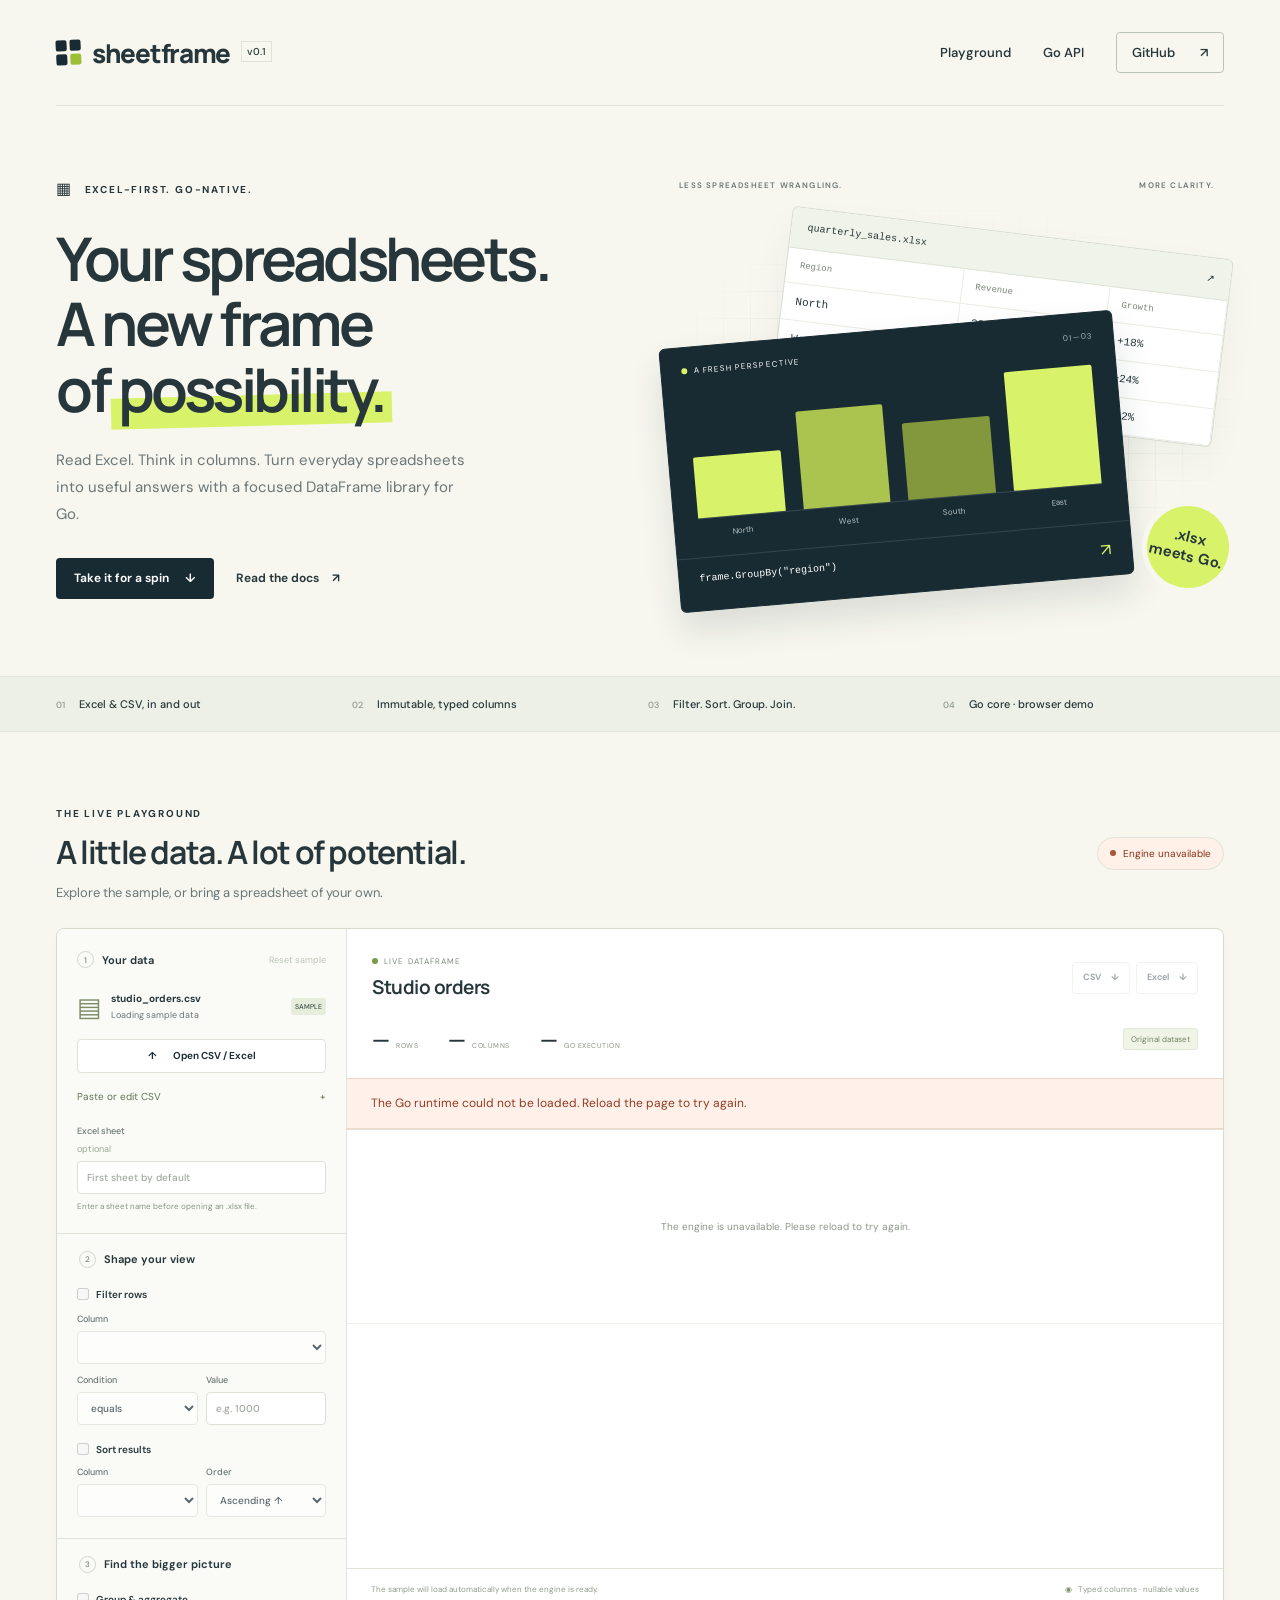
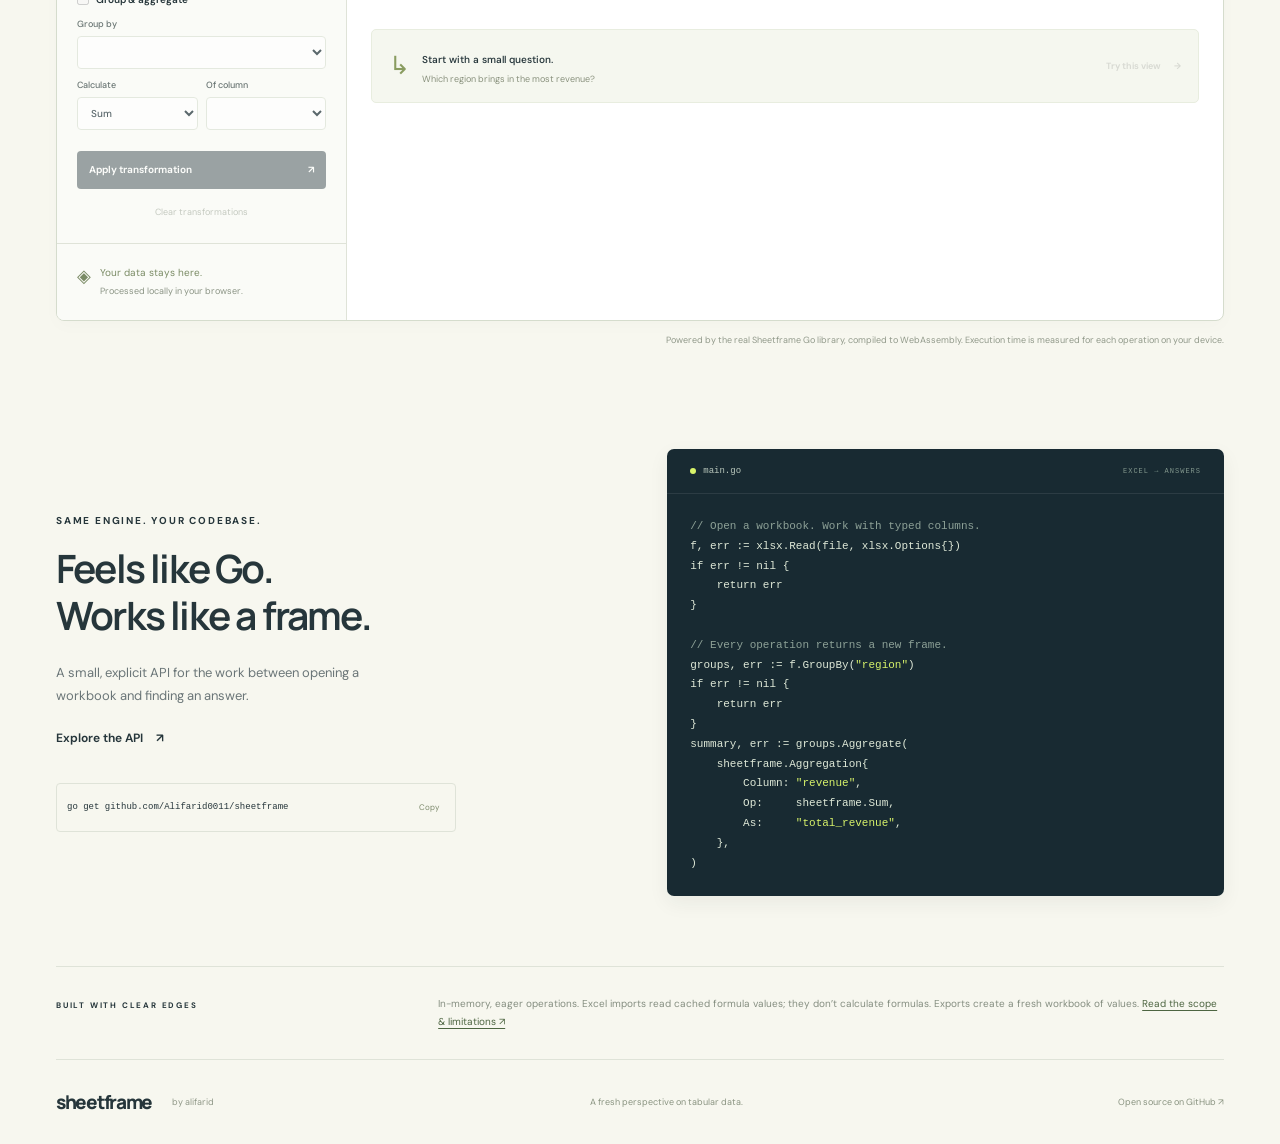
==== docs/index.html @ c9adeea6 "feat(demo): add an interactive Excel playground" ====
<!doctype html>
<html lang="en">
<head>
  <meta charset="utf-8">
  <meta name="viewport" content="width=device-width, initial-scale=1">
  <meta name="theme-color" content="#172721">
  <meta name="description" content="An Excel-first DataFrame library for Go. Explore real CSV and Excel data, powered by Go and WebAssembly in your browser.">
  <title>Sheetframe — From spreadsheet to possibility.</title>
  <link rel="stylesheet" href="styles.css">
  <script src="wasm_exec.js" defer></script>
  <script src="app.js" defer></script>
</head>
<body>
  <a class="skip-link" href="#playground">Skip to playground</a>
  <header class="site-header shell">
    <a class="wordmark" href="./" aria-label="Sheetframe home"><span class="brand-icon" aria-hidden="true"><i></i><i></i><i></i><i></i></span>sheetframe<span class="version">v0.1</span></a>
    <nav aria-label="Main navigation"><a href="#playground">Playground</a><a href="#code">Go API</a><a class="repo-link" href="https://github.com/Alifarid0011/sheetframe">GitHub <span aria-hidden="true">↗</span></a></nav>
  </header>
  <main>
    <section class="hero shell" aria-labelledby="hero-title">
      <div class="hero-copy"><p class="eyebrow"><span class="tiny-grid" aria-hidden="true">▦</span> EXCEL-FIRST. GO-NATIVE.</p><h1 id="hero-title">Your spreadsheets.<br>A new frame<br>of <em>possibility.</em></h1><p class="hero-description">Read Excel. Think in columns. Turn everyday spreadsheets into useful answers with a focused DataFrame library for Go.</p><a class="button dark" href="#playground">Take it for a spin <span aria-hidden="true">↓</span></a><a class="text-link" href="https://github.com/Alifarid0011/sheetframe#readme">Read the docs <span aria-hidden="true">↗</span></a></div>
      <div class="hero-art" aria-hidden="true"><div class="art-caption"><span>LESS SPREADSHEET WRANGLING.</span><span>MORE CLARITY.</span></div><div class="grid-paper"></div><div class="sheet-card back"><div class="sheet-label">quarterly_sales.xlsx <span>↗</span></div><div class="mini-table"><b>Region</b><b>Revenue</b><b>Growth</b><span>North</span><span>38,400</span><span>+18%</span><span>West</span><span>42,600</span><span>+24%</span><span>South</span><span>29,800</span><span>+12%</span></div></div><div class="sheet-card front"><div class="frame-label"><span class="status-dot"></span> A FRESH PERSPECTIVE <span>01—03</span></div><div class="art-chart"><div style="--height:51%"><span>North</span></div><div style="--height:82%"><span>West</span></div><div style="--height:65%"><span>South</span></div><div style="--height:100%"><span>East</span></div></div><div class="art-footer"><code>frame.GroupBy("region")</code><span>↗</span></div></div><span class="art-sticker">.xlsx<br>meets Go.</span></div>
    </section>
    <div class="feature-band"><div class="shell feature-list"><span><b>01</b> Excel & CSV, in and out</span><span><b>02</b> Immutable, typed columns</span><span><b>03</b> Filter. Sort. Group. Join.</span><span><b>04</b> Go core · browser demo</span></div></div>
    <section class="playground shell" id="playground" aria-labelledby="playground-title">
      <div class="section-heading"><div><p class="eyebrow">THE LIVE PLAYGROUND</p><h2 id="playground-title">A little data. A lot of potential.</h2><p>Explore the sample, or bring a spreadsheet of your own.</p></div><div id="engine-status" class="engine-status" role="status"><span class="status-dot"></span><span id="engine-label">Starting Go engine…</span></div></div>
      <div class="workspace" aria-busy="true" id="workspace">
        <aside class="controls" aria-label="Dataset and transformation controls">
          <div class="control-section source-section"><div class="section-label"><span class="step">1</span><h3>Your data</h3><button class="subtle-button" id="sample-button" disabled>Reset sample</button></div><div class="source-name"><span class="file-icon" aria-hidden="true">▤</span><div><strong id="dataset-name">studio_orders.csv</strong><span id="source-shape">Loading sample data</span></div><span class="sample-tag" id="source-tag">SAMPLE</span></div><div class="import-buttons"><label class="button outline file-button" for="file-input"><span aria-hidden="true">↑</span> Open CSV / Excel</label><input id="file-input" type="file" accept=".csv,.xlsx,text/csv,application/vnd.openxmlformats-officedocument.spreadsheetml.sheet" disabled></div><details class="csv-editor"><summary>Paste or edit CSV <span aria-hidden="true">+</span></summary><label for="csv-input">CSV data (first row contains headers)</label><textarea id="csv-input" rows="7" spellcheck="false" placeholder="region,revenue&#10;North,1200&#10;South,900"></textarea><button class="button outline" id="load-csv" disabled>Load CSV</button></details><label class="field" for="sheet-name">Excel sheet <span class="optional">optional</span><input id="sheet-name" placeholder="First sheet by default" autocomplete="off"><small>Enter a sheet name before opening an .xlsx file.</small></label></div>
          <form id="transform-form">
            <fieldset class="control-section"><legend><span class="step">2</span> Shape your view</legend><label class="toggle-label"><input id="filter-enabled" type="checkbox" disabled> Filter rows</label><div class="control-fields" id="filter-fields"><label class="field" for="filter-column">Column<select id="filter-column" disabled></select></label><div class="field-pair"><label class="field" for="filter-op">Condition<select id="filter-op" disabled><option value="eq">equals</option><option value="ne">does not equal</option><option value="gt">greater than</option><option value="ge">at least</option><option value="lt">less than</option><option value="le">at most</option><option value="contains">contains</option><option value="is_null">is empty (null)</option><option value="not_null">is not empty</option></select></label><label class="field" for="filter-value" id="filter-value-label">Value<input id="filter-value" placeholder="e.g. 1000" disabled></label></div></div><label class="toggle-label"><input id="sort-enabled" type="checkbox" disabled> Sort results</label><div class="field-pair control-fields"><label class="field" for="sort-column">Column<select id="sort-column" disabled></select></label><label class="field" for="sort-direction">Order<select id="sort-direction" disabled><option value="asc">Ascending ↑</option><option value="desc">Descending ↓</option></select></label></div></fieldset>
            <fieldset class="control-section"><legend><span class="step">3</span> Find the bigger picture</legend><label class="toggle-label"><input id="group-enabled" type="checkbox" disabled> Group & aggregate</label><div class="control-fields"><label class="field" for="group-column">Group by<select id="group-column" disabled></select></label><div class="field-pair"><label class="field" for="agg-op">Calculate<select id="agg-op" disabled><option value="sum">Sum</option><option value="mean">Mean</option><option value="count">Count (non-null)</option><option value="min">Min</option><option value="max">Max</option></select></label><label class="field" for="agg-column">Of column<select id="agg-column" disabled></select></label></div></div><button type="submit" class="button dark apply-button" id="apply-button" disabled>Apply transformation <span aria-hidden="true">↗</span></button><button type="button" class="clear-button" id="clear-button" disabled>Clear transformations</button></fieldset>
          </form>
          <div class="privacy-note"><span aria-hidden="true">◈</span><p>Your data stays here.<br><span>Processed locally in your browser.</span></p></div>
        </aside>
        <div class="results"><div class="result-toolbar"><div><div class="live-label"><span class="status-dot"></span> LIVE DATAFRAME</div><h3 id="result-title">Studio orders</h3></div><div class="download-actions"><button id="download-csv" class="button small outline" disabled>CSV <span aria-hidden="true">↓</span></button><button id="download-xlsx" class="button small outline" disabled>Excel <span aria-hidden="true">↓</span></button></div></div><div class="result-stats"><div><strong id="row-count">—</strong><span>ROWS</span></div><div><strong id="column-count">—</strong><span>COLUMNS</span></div><div><strong id="elapsed">—</strong><span>GO EXECUTION</span></div><div class="result-badge" id="result-badge">Original dataset</div></div><div class="error-message" id="error-message" role="alert" hidden></div><div class="table-wrap" tabindex="0" role="region" aria-label="DataFrame results, scroll to see more columns"><table id="data-table"><caption class="sr-only">Current DataFrame preview</caption><thead></thead><tbody><tr><td class="loading-cell">Loading the Go WebAssembly engine…</td></tr></tbody></table></div><div class="table-footer"><span id="preview-note" role="status" aria-live="polite">The sample will load automatically when the engine is ready.</span><span class="typed-note"><span aria-hidden="true">◉</span> Typed columns · nullable values</span></div><div class="try-this"><span class="try-icon" aria-hidden="true">↳</span><div><strong>Start with a small question.</strong><p>Which region brings in the most revenue?</p></div><button id="insight-button" class="text-link" disabled>Try this view <span aria-hidden="true">→</span></button></div></div>
      </div>
      <p class="engine-footnote">Powered by the real Sheetframe Go library, compiled to WebAssembly. Execution time is measured for each operation on your device.</p>
    </section>
    <section class="code-section shell" id="code" aria-labelledby="code-title"><div class="code-intro"><p class="eyebrow">SAME ENGINE. YOUR CODEBASE.</p><h2 id="code-title">Feels like Go.<br>Works like a frame.</h2><p>A small, explicit API for the work between opening a workbook and finding an answer.</p><a class="text-link" href="https://github.com/Alifarid0011/sheetframe#readme">Explore the API <span aria-hidden="true">↗</span></a><div class="install"><code>go get github.com/Alifarid0011/sheetframe</code><button id="copy-install" aria-label="Copy installation command">Copy</button></div></div><div class="code-card"><div class="code-card-header"><span><span class="status-dot"></span> main.go</span><span>EXCEL → ANSWERS</span></div><pre><code><span class="code-comment">// Open a workbook. Work with typed columns.</span>
f, err := xlsx.Read(file, xlsx.Options{})
if err != nil {
    return err
}

<span class="code-comment">// Every operation returns a new frame.</span>
groups, err := f.GroupBy(<span class="code-string">"region"</span>)
if err != nil {
    return err
}
summary, err := groups.Aggregate(
    sheetframe.Aggregation{
        Column: <span class="code-string">"revenue"</span>,
        Op:     sheetframe.Sum,
        As:     <span class="code-string">"total_revenue"</span>,
    },
)</code></pre></div></section>
    <section class="limitations shell"><span class="eyebrow">BUILT WITH CLEAR EDGES</span><p>In-memory, eager operations. Excel imports read cached formula values; they don’t calculate formulas. Exports create a fresh workbook of values. <a href="https://github.com/Alifarid0011/sheetframe#readme">Read the scope & limitations ↗</a></p></section>
  </main>
  <footer class="site-footer shell"><a class="wordmark" href="./">sheetframe<span class="footer-by">by alifarid</span></a><p>A fresh perspective on tabular data.</p><a href="https://github.com/Alifarid0011/sheetframe">Open source on GitHub ↗</a></footer>
</body>
</html>
---- docs/styles.css ----
@import url('https://fonts.googleapis.com/css2?family=DM+Sans:wght@400;450;500;550;600;650;700&family=Manrope:wght@400;500;600;650;700;750;800&display=swap');
:root{--paper:#f7f7ef;--navy:#182a32;--ink:#26363b;--muted:#6b7678;--line:#dfe3d8;--lime:#d8f36a;--white:#fff;--soft:#f0f2e9;--radius:6px;font-family:'DM Sans',sans-serif;color:var(--ink);background:var(--paper);font-synthesis:none;scroll-behavior:smooth}*{box-sizing:border-box}[hidden]{display:none!important}body{margin:0}button,input,select,textarea{font:inherit}a{color:inherit;text-decoration:none}button,a,input,select,summary,textarea{outline-offset:4px}button:focus-visible,a:focus-visible,input:focus-visible,select:focus-visible,summary:focus-visible,textarea:focus-visible{outline:2px solid #516d20}button{cursor:pointer}button:disabled{cursor:not-allowed;opacity:.42}button,input,select{min-height:37px}button{transition:background .16s,transform .16s}.shell{width:min(1360px,calc(100% - 112px));margin-inline:auto}.site-header{height:106px;display:flex;align-items:center;justify-content:space-between;border-bottom:1px solid var(--line)}.wordmark{display:inline-flex;align-items:center;gap:11px;font-family:'Manrope',sans-serif;font-size:26px;font-weight:800;letter-spacing:-1.3px}.brand-icon{height:25px;width:25px;display:grid;grid-template-columns:repeat(2,1fr);gap:3px;transform:rotate(-3deg)}.brand-icon i{background:var(--navy);border-radius:2px}.brand-icon i:last-child{background:#9cbf36}.version{font:500 10px 'DM Sans',sans-serif;letter-spacing:0;border:1px solid var(--line);padding:3px 5px;align-self:flex-start;margin-top:6px}.site-header nav{display:flex;align-items:center;gap:32px;font-size:13px;font-weight:550}.repo-link{display:flex;gap:25px;border:1px solid #bcc4ba;padding:11px 15px;border-radius:4px}.hero{display:grid;grid-template-columns:1fr 1fr;gap:5%;padding-block:70px 77px;align-items:center}.eyebrow{font-size:10px;font-weight:700;letter-spacing:1.8px;line-height:1.6;margin:0 0 24px}.tiny-grid{font-size:16px;vertical-align:-1px;margin-right:8px}.hero h1{font-family:'Manrope',sans-serif;font-size:clamp(43px,4.7vw,68px);letter-spacing:-3.5px;line-height:1.09;font-weight:650;margin:0 0 25px}.hero h1 em{font-style:normal;display:inline;position:relative;z-index:0}.hero h1 em:after{content:'';position:absolute;inset:58% -7px 4%;background:var(--lime);z-index:-1;transform:rotate(-1.5deg)}.hero-description{max-width:410px;color:var(--muted);font-size:15px;line-height:1.8;margin:0 0 30px}.button{display:inline-flex;align-items:center;justify-content:center;gap:16px;padding:11px 17px;font-size:12px;font-weight:650;line-height:1.4;border:1px solid transparent;border-radius:4px}.dark{background:var(--navy);color:white}.dark:hover:not(:disabled){background:#2d444f}.outline{border-color:var(--line);background:white;color:var(--navy)}.outline:hover:not(:disabled){background:var(--soft)}.text-link{font-size:12px;font-weight:650;display:inline-flex;gap:13px;align-items:center;background:none;border:0;padding:10px 0}.hero .text-link{margin-left:22px}.hero-art{height:415px;position:relative;isolation:isolate}.grid-paper{position:absolute;inset:30px -7px 0 0;background-image:linear-gradient(#dfe4d9 1px,transparent 1px),linear-gradient(90deg,#dfe4d9 1px,transparent 1px);background-size:27px 27px;mask-image:radial-gradient(ellipse at center,black 20%,transparent 75%);z-index:-2}.art-caption{font-size:8px;font-weight:600;letter-spacing:1.2px;display:flex;justify-content:space-between;color:var(--muted);padding-inline:10px}.sheet-card{position:absolute;border:1px solid #d6dccf;border-radius:6px;box-shadow:0 16px 38px #1c30200a;overflow:hidden}.sheet-card.back{width:80%;top:52px;right:0;background:white;transform:rotate(7deg)}.sheet-label{font-family:monospace;font-size:10px;padding:14px 16px;background:#f0f3e9;border-bottom:1px solid var(--line);display:flex;justify-content:space-between}.mini-table{display:grid;grid-template-columns:1.2fr 1fr .8fr;font-family:monospace;font-size:11px}.mini-table>*{padding:12px 13px;border-bottom:1px solid #e9ece3;border-right:1px solid #e9ece3}.mini-table>b{font-size:9px;color:#7b847a;font-weight:400}.sheet-card.front{width:82%;top:149px;left:0;background:var(--navy);color:#fff;transform:rotate(-5deg);border-color:var(--navy);box-shadow:0 18px 34px #17273020}.frame-label{font-size:8px;letter-spacing:1.1px;display:flex;align-items:center;gap:6px;padding:18px 20px}.frame-label>span:last-child{margin-left:auto;color:#a4b5bc;font-size:8px}.status-dot{display:inline-block;width:6px;height:6px;border-radius:50%;background:#7b9a45;flex-shrink:0}.frame-label .status-dot{background:var(--lime)}.art-chart{display:flex;align-items:end;gap:18px;height:120px;margin:6px 24px 38px;border-bottom:1px solid #ffffff24}.art-chart>div{position:relative;background:var(--lime);height:var(--height);flex:1;border-radius:2px 2px 0 0}.art-chart>div:nth-child(2){background:#abc44f}.art-chart>div:nth-child(3){background:#83983d}.art-chart>div>span{position:absolute;top:calc(100% + 10px);left:0;width:100%;text-align:center;font-size:8px;color:#b5c3c5}.art-footer{padding:15px 20px;border-top:1px solid #ffffff20;display:flex;justify-content:space-between;font-size:10px}.art-footer>span{color:var(--lime);font-size:17px}.art-sticker{position:absolute;right:-10px;bottom:2px;background:var(--lime);width:92px;height:92px;display:grid;align-content:center;text-align:center;border-radius:50%;font-size:15px;font-weight:650;line-height:1.25;transform:rotate(13deg);border:5px solid var(--paper)}.feature-band{border-block:1px solid var(--line);background:#edf0e6}.feature-list{display:grid;grid-template-columns:repeat(4,1fr);gap:15px;padding-block:20px;font-size:11px;font-weight:500}.feature-list b{color:#8c978a;margin-right:11px;font-size:9px;font-weight:500}.playground{padding-block:74px 0;scroll-margin-top:28px}.section-heading{display:flex;align-items:center;justify-content:space-between;gap:20px;margin-bottom:27px}.section-heading .eyebrow{margin-bottom:10px}h2{font-family:'Manrope',sans-serif;font-weight:650;letter-spacing:-1.4px;font-size:32px;line-height:1.3;margin:0}.section-heading p:not(.eyebrow){font-size:13px;color:var(--muted);margin:10px 0 0}.engine-status{display:flex;align-items:center;gap:7px;white-space:nowrap;padding:9px 12px;border:1px solid var(--line);border-radius:30px;font-size:10px;background:#f1f4e8}.engine-status.loading .status-dot{animation:pulse 1.5s infinite}.engine-status.failed{background:#fff0e8;color:#8b3419}.engine-status.failed .status-dot{background:#ad5437}.workspace{display:grid;grid-template-columns:290px minmax(0,1fr);border:1px solid #d5dccd;border-radius:8px;overflow:hidden;background:var(--white);box-shadow:0 5px 18px #17273005}.controls{background:#fafbf7;border-right:1px solid var(--line)}.control-section{padding:21px 20px;border:0;border-bottom:1px solid var(--line);margin:0;min-width:0}fieldset.control-section{padding-top:17px}fieldset legend{float:left;width:100%;margin-bottom:20px;font-size:11px;font-weight:650;display:flex;align-items:center;gap:8px}fieldset legend+*{clear:both}.section-label{display:flex;align-items:center;gap:8px;margin-bottom:20px}h3{margin:0}.section-label h3{font-size:11px;font-weight:650}.step{display:inline-flex;align-items:center;justify-content:center;width:17px;height:17px;border:1px solid #d1d8cb;border-radius:50%;font-size:8px;font-weight:500;color:#7b8474}.subtle-button{margin-left:auto;border:0;background:transparent;padding:0;color:#68775e;font-size:9px;min-height:20px}.source-name{display:flex;align-items:center;gap:9px;margin-bottom:15px}.file-icon{font-size:26px;color:#7c8c67}.source-name strong{font-size:10px;display:block;max-width:155px;overflow:hidden;text-overflow:ellipsis;white-space:nowrap}.source-name div>span{font-size:9px;color:var(--muted);display:block;margin-top:4px}.sample-tag{font-size:7px;background:#e6edda;padding:4px;border-radius:3px;margin-left:auto}.import-buttons{display:flex}.file-button{width:100%;font-size:10px;cursor:pointer;padding:9px;min-height:34px}.import-buttons input{position:absolute;width:1px;height:1px;overflow:hidden;clip-path:inset(50%)}.import-buttons:focus-within .file-button{outline:2px solid #516d20;outline-offset:3px}.csv-editor{margin:13px 0 18px;font-size:10px}.csv-editor summary{display:flex;justify-content:space-between;cursor:pointer;color:#627453;list-style:none;padding:4px 0}.csv-editor summary::-webkit-details-marker{display:none}.csv-editor label{display:block;line-height:1.5;margin-top:10px;font-size:9px}.csv-editor textarea{width:100%;resize:vertical;min-height:110px;border:1px solid var(--line);border-radius:4px;padding:8px;font-family:monospace;font-size:10px;margin:6px 0}.csv-editor button{width:100%;font-size:10px}.field{display:flex;flex-direction:column;gap:6px;font-size:9px;font-weight:500;color:#697573;min-width:0}.field input,.field select{width:100%;min-width:0;background:white;border:1px solid #dce2d5;border-radius:4px;color:var(--navy);font-size:10px;padding:8px 9px;min-height:33px}.field input::placeholder{color:#a1a8a0}.field small{font-size:8px;font-weight:400;line-height:1.5;color:#8a9385}.optional{display:inline;font-weight:400;color:#9ba391}.toggle-label{display:flex;align-items:center;gap:7px;font-size:10px;font-weight:600;clear:both}.toggle-label input{accent-color:var(--navy);width:12px;height:12px;min-height:0;margin:0}.control-fields{margin-top:12px;margin-bottom:18px}.control-fields:last-child{margin-bottom:0}.field-pair{display:grid;grid-template-columns:1fr 1fr;gap:8px;margin-top:10px}.apply-button{width:100%;font-size:10px;padding:11px;justify-content:space-between;margin-top:3px}.clear-button{display:block;margin:8px auto -5px;border:0;background:transparent;font-size:9px;color:#7a8574;padding:6px;min-height:30px}.privacy-note{display:flex;gap:9px;padding:20px;color:#7a8b65}.privacy-note>span{font-size:18px}.privacy-note p{font-size:10px;margin:0;line-height:1.8}.privacy-note p span{font-size:9px;color:#8b9485}.result-toolbar{padding:27px 25px 23px;display:flex;align-items:center;justify-content:space-between;gap:10px}.live-label{display:flex;align-items:center;gap:6px;font-size:8px;letter-spacing:1.1px;color:#7e8a7d;margin-bottom:8px}.result-toolbar h3{font-family:'Manrope',sans-serif;font-size:19px;font-weight:650;letter-spacing:-.5px}.download-actions{display:flex;gap:6px}.small{font-size:9px;gap:10px;padding:8px 10px;min-height:32px}.result-stats{display:flex;padding:0 25px 23px;gap:30px;align-items:center}.result-stats>div:not(.result-badge){display:flex;align-items:baseline;gap:7px}.result-stats strong{font-family:'Manrope',sans-serif;font-size:23px;font-weight:600;letter-spacing:-.8px}.result-stats span{font-size:7px;color:#889084;letter-spacing:.5px}.result-badge{margin-left:auto;background:#f0f4e7;border:1px solid #e1e8d6;color:#728362;font-size:8px;padding:5px 7px;border-radius:3px;white-space:nowrap}.table-wrap{width:100%;overflow:auto;max-height:584px;border-top:1px solid var(--line);border-bottom:1px solid var(--line);scrollbar-width:thin;min-height:440px}table{width:100%;border-collapse:separate;border-spacing:0;white-space:nowrap;text-align:left;font-size:10px;font-variant-numeric:tabular-nums}th{position:sticky;top:0;background:#f4f6ef;padding:13px 16px;border-bottom:1px solid var(--line);font-size:9px;font-weight:600;color:#4b5d4c;z-index:1}th:first-child,td:first-child{padding-left:24px}th .column-type{display:block;font-size:7px;color:#99a18d;font-weight:400;margin-top:4px}td{padding:12px 16px;border-bottom:1px solid #eff1ea;color:#59655f;max-width:300px;overflow:hidden;text-overflow:ellipsis}tbody tr:nth-child(even){background:#fcfcfa}tbody tr:hover{background:#f3f7e9}.row-number{font-size:8px;color:#b4bcad;width:45px;text-align:right;padding-right:9px}.null-value{font-size:8px;color:#a6afa0;font-style:italic}.number-cell{text-align:right}.loading-cell{text-align:center;padding:90px 20px!important;color:#8c9687}.table-footer{display:flex;justify-content:space-between;gap:12px;font-size:8px;color:#929b8a;padding:14px 24px;line-height:1.6}.typed-note{white-space:nowrap}.typed-note>span{margin-right:4px;color:#80966a}.try-this{margin:19px 24px;padding:17px;background:#f5f7ef;border:1px solid #e8eddf;border-radius:5px;display:flex;align-items:center;gap:12px}.try-icon{font-size:25px;color:#899c60}.try-this strong{font-size:10px;font-weight:550}.try-this p{font-size:9px;color:#89917d;margin:5px 0 0}.try-this button{font-size:9px;margin-left:auto;white-space:nowrap}.engine-footnote{font-size:9px;line-height:1.7;color:#91998a;text-align:right;margin-top:12px}.error-message{color:#933b23;font-size:12px;line-height:1.6;background:#fff1e9;border-block:1px solid #f1d6c9;padding:15px 24px;overflow-wrap:anywhere}.error-message[hidden]{display:none}.code-section{padding-block:92px 70px;display:grid;grid-template-columns:1fr 1.1fr;gap:9%;align-items:center}.code-intro .eyebrow{margin-bottom:16px}.code-intro h2{font-size:39px;line-height:1.2;letter-spacing:-1.8px}.code-intro>p:not(.eyebrow){font-size:13px;line-height:1.8;color:var(--muted);max-width:340px;margin:22px 0 12px}.install{display:flex;align-items:center;border:1px solid var(--line);border-radius:4px;max-width:400px;margin-top:27px;padding:5px 10px;gap:8px}.install code{font-size:9px;overflow:auto;white-space:nowrap}.install button{margin-left:auto;font-size:8px;border:0;background:transparent;color:#7d8a6c}.code-card{background:var(--navy);color:#dfe9d8;border-radius:7px;box-shadow:0 7px 20px #182a3210;overflow:hidden}.code-card-header{padding:17px 23px;border-bottom:1px solid #ffffff16;display:flex;justify-content:space-between;font-family:monospace;font-size:9px;color:#b9c7bc}.code-card-header>span{display:flex;align-items:center;gap:7px}.code-card-header>span:last-child{font-size:7px;letter-spacing:1px;color:#81968c}.code-card-header .status-dot{background:var(--lime)}.code-card pre{font-size:11px;line-height:1.8;padding:23px;margin:0;overflow:auto;tab-size:4}.code-comment{color:#8da197}.code-string{color:var(--lime)}.limitations{border-top:1px solid var(--line);padding-block:28px;display:grid;grid-template-columns:1fr 2.2fr;gap:25px}.limitations .eyebrow{margin:4px 0 0;font-size:8px}.limitations p{font-size:10px;line-height:1.8;color:#858e80;margin:0}.limitations a{color:#4d6541;text-decoration:underline;text-underline-offset:3px}.site-footer{border-top:1px solid var(--line);padding-block:27px;display:flex;align-items:center;justify-content:space-between;gap:15px}.site-footer .wordmark{font-size:19px}.footer-by{font-family:'DM Sans',sans-serif;font-size:9px;font-weight:400;letter-spacing:0;color:#909888;margin-left:9px}.site-footer p,.site-footer>a:last-child{font-size:9px;color:#899380}.skip-link{position:absolute;left:15px;top:-80px;background:var(--navy);color:white;padding:12px;z-index:10}.skip-link:focus{top:15px}.sr-only{position:absolute;width:1px;height:1px;padding:0;margin:-1px;overflow:hidden;clip:rect(0,0,0,0);white-space:nowrap;border:0}@keyframes pulse{50%{opacity:.25}}@media(min-width:1500px){.hero{padding-block:90px}.hero-art{height:450px}.sheet-card.front{top:170px}}@media(max-width:1100px){.shell{width:calc(100% - 64px)}.workspace{grid-template-columns:255px minmax(0,1fr)}.control-section{padding-inline:16px}.result-stats{gap:18px}.result-stats>div:not(.result-badge){display:block}.result-stats span{display:block;margin-top:4px}.result-stats .result-badge{font-size:7px}.hero h1{font-size:54px}.hero-art{height:385px}.sheet-card.front{top:145px}.sheet-card.back{width:89%}.art-sticker{width:75px;height:75px;font-size:12px}.table-footer .typed-note{display:none}.code-section{gap:6%}.code-card pre{font-size:10px}.install code{font-size:8px}}@media(max-width:800px){.shell{width:calc(100% - 40px)}.site-header{height:82px}.wordmark{font-size:23px}.site-header nav{gap:18px;font-size:11px}.hero{padding-block:45px;gap:20px}.hero h1{font-size:43px;letter-spacing:-2.5px}.hero-description{font-size:12px}.hero .text-link{margin-left:10px;font-size:10px}.hero .button{font-size:10px}.hero-art{height:330px}.sheet-card.back{top:40px}.sheet-card.front{top:125px;width:95%}.mini-table{font-size:9px}.mini-table>*{padding:10px 9px}.frame-label{padding:15px;font-size:6px}.art-chart{height:85px;margin-inline:20px;gap:13px}.art-caption{font-size:6px}.art-footer{font-size:8px}.art-sticker{bottom:0;right:-5px}.feature-list{grid-template-columns:1fr 1fr;gap:15px;font-size:10px}.playground{padding-top:45px}.section-heading{align-items:flex-start}h2{font-size:26px}.section-heading p:not(.eyebrow){font-size:11px}.engine-status{font-size:8px;margin-top:28px}.workspace{grid-template-columns:225px minmax(0,1fr)}.source-name strong{max-width:120px}.source-tag{display:none}.result-toolbar{padding-inline:17px}.result-toolbar h3{font-size:16px}.result-stats{padding-inline:17px;gap:20px;flex-wrap:wrap}.result-badge{display:none}.try-this{margin:14px}.try-this{flex-wrap:wrap}.try-this button{margin-left:36px;padding:0;min-height:20px}.code-section{padding-block:55px;gap:5%}.code-intro h2{font-size:30px}.code-intro>p:not(.eyebrow){font-size:11px}.install{padding:4px 7px}.install code{font-size:7px}.code-card pre{padding:16px;font-size:8px}.code-card-header{padding:14px 16px;font-size:8px}.code-card-header>span:last-child{display:none}.limitations{grid-template-columns:1fr 2fr}.site-footer p{display:none}}@media(max-width:600px){.shell{width:calc(100% - 32px)}.site-header{height:74px}.site-header nav>a:not(.repo-link){display:none}.repo-link{padding:8px 10px;gap:18px;font-size:10px}.wordmark{font-size:23px}.hero{grid-template-columns:1fr;padding-top:36px;padding-bottom:35px;gap:20px}.hero h1{font-size:clamp(44px,12vw,62px);line-height:1.08;letter-spacing:-3px}.hero-description{max-width:330px;font-size:13px;line-height:1.75}.hero .eyebrow{margin-bottom:22px;font-size:8px}.hero .button{font-size:11px}.hero .text-link{font-size:11px;margin-left:20px}.hero-art{height:330px;width:min(380px,100%);margin-inline:auto}.sheet-card.front{top:120px;width:85%}.sheet-card.back{width:82%;top:38px}.art-chart{height:100px}.mini-table{font-size:10px}.frame-label{font-size:7px}.art-sticker{right:0;bottom:0}.art-caption{font-size:6px}.feature-list{font-size:9px;gap:14px 7px}.feature-list b{font-size:8px;margin-right:6px}.section-heading{display:block;margin-bottom:22px}h2{font-size:27px;max-width:330px}.section-heading .eyebrow{font-size:8px}.engine-status{display:inline-flex;font-size:8px;margin-top:17px;padding:7px 10px}.workspace{grid-template-columns:1fr}.controls{border-right:0;border-bottom:1px solid var(--line)}.source-section{padding:19px}.section-label{margin-bottom:15px}.section-label h3,fieldset legend{font-size:12px}.source-name strong{max-width:220px;font-size:11px}.source-tag{display:block}.source-name div>span{font-size:10px}.source-section .field{margin-top:10px}.source-name{margin-bottom:14px}.csv-editor{margin-bottom:12px}.csv-editor summary{font-size:11px}.import-buttons .file-button{font-size:11px}.field{font-size:10px}.field input,.field select{font-size:12px;min-height:39px}.field small{font-size:9px}.toggle-label{font-size:12px}.toggle-label input{width:14px;height:14px}.control-section{padding:20px}.control-fields{margin-bottom:20px}.control-section legend{margin-bottom:19px}.privacy-note{padding:14px 20px}.privacy-note p{font-size:10px;display:flex;align-items:center;gap:5px}.privacy-note p br{display:none}.privacy-note>span{font-size:15px}.apply-button{font-size:11px;padding:12px}.clear-button{font-size:10px}.result-toolbar{padding:22px 18px}.result-toolbar h3{font-size:20px}.small{font-size:10px;padding:8px 10px}.result-stats{padding:0 18px 22px;gap:30px}.result-stats strong{font-size:24px}.result-stats span{font-size:7px}.table-wrap{min-height:280px;max-height:450px}table{font-size:11px}th{font-size:10px;padding:13px}td{padding:12px 13px}.table-footer{padding:13px 18px;font-size:9px}.try-this{margin:17px;padding:15px;flex-wrap:nowrap;gap:10px}.try-this strong{font-size:9px}.try-this p{font-size:8px}.try-this button{margin-left:auto;font-size:8px}.try-icon{font-size:20px}.engine-footnote{text-align:left;font-size:8px}.code-section{grid-template-columns:1fr;gap:27px;padding-block:50px}.code-intro h2{font-size:35px}.code-intro>p:not(.eyebrow){font-size:12px}.code-intro .eyebrow{font-size:8px}.install{max-width:none;margin-top:15px;padding:5px 10px}.install code{font-size:9px}.code-card pre{font-size:11px;padding:23px}.code-card-header{padding:17px 23px}.code-card-header>span:last-child{display:inline;font-size:7px}.limitations{grid-template-columns:1fr;gap:10px;padding-block:23px}.limitations p{font-size:10px}.site-footer{padding-block:23px}.site-footer .wordmark{font-size:18px}.footer-by{font-size:8px;margin-left:0}.site-footer>a:last-child{font-size:8px}.error-message{padding:14px 18px}}@media(prefers-reduced-motion:reduce){*{scroll-behavior:auto!important;animation:none!important;transition:none!important}}
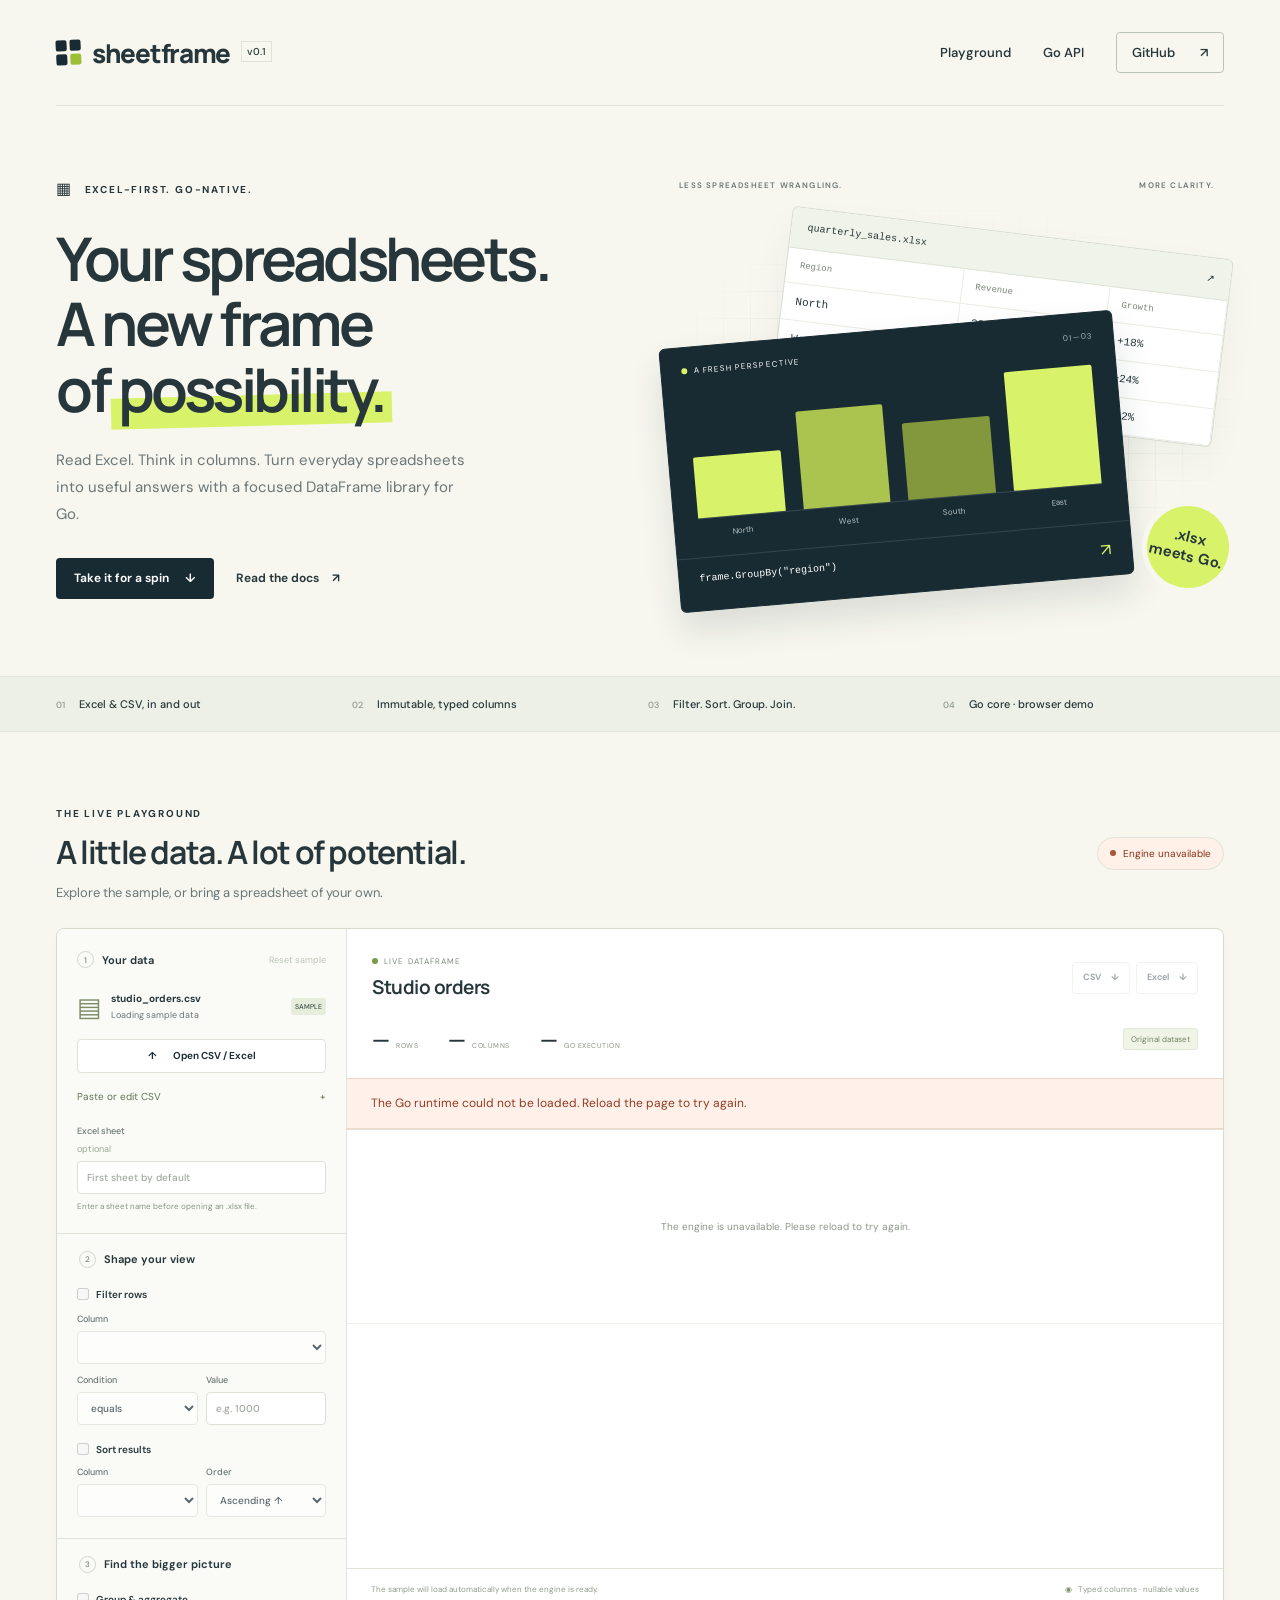
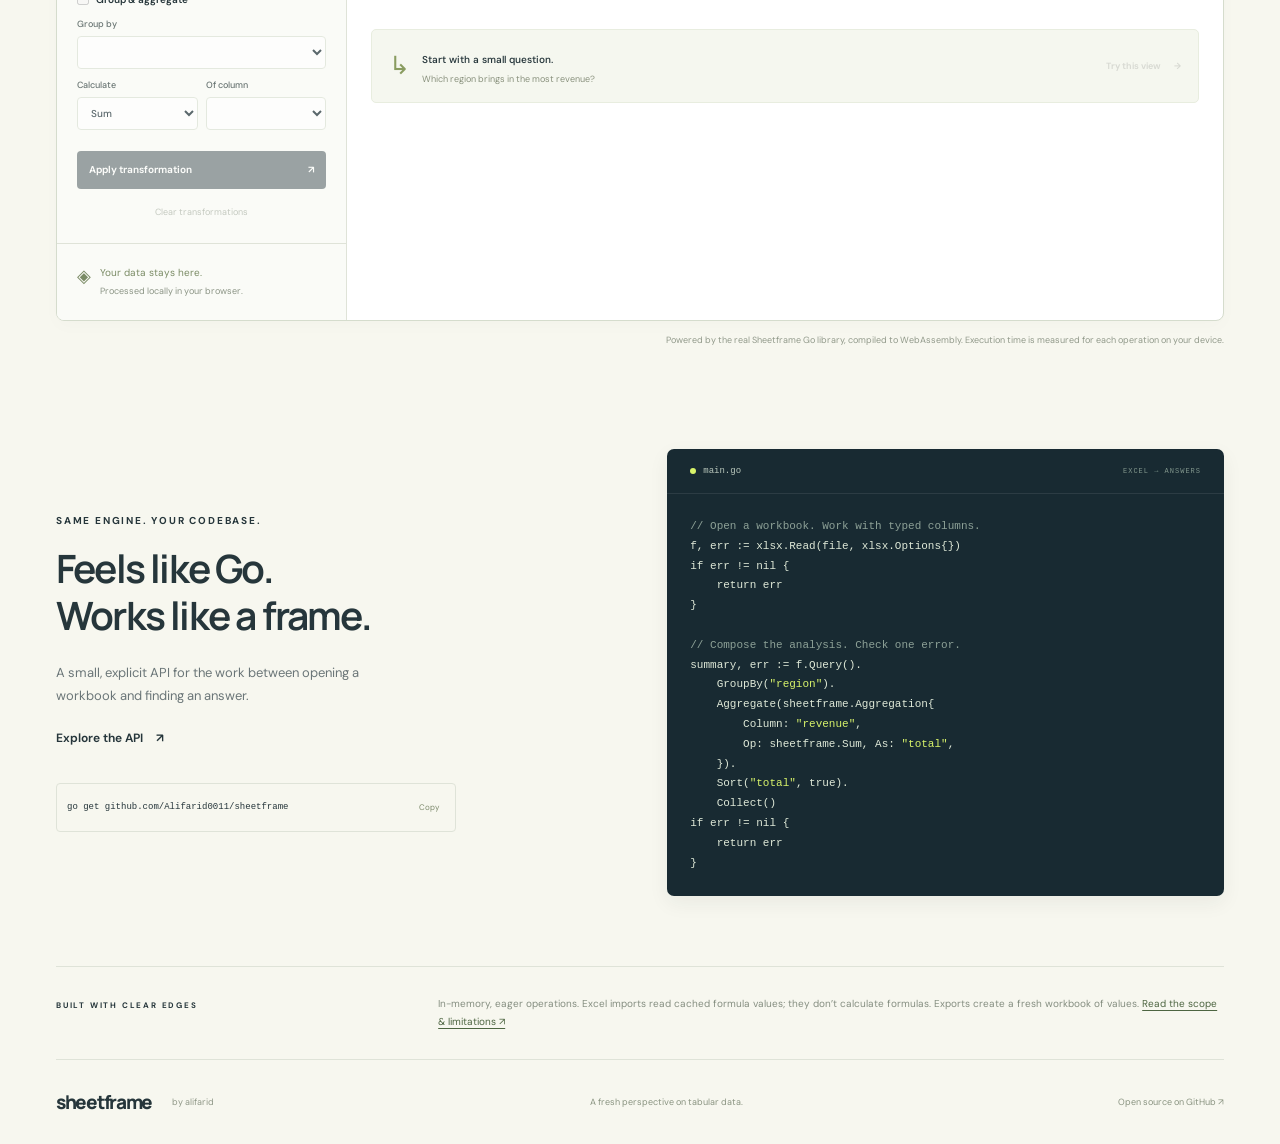
==== commit d43d108a: "feat: compose frame operations with fluent queries" ====
--- a/docs/index.html
+++ b/docs/index.html
@@ -43,18 +43,18 @@
     return err
 }
 
-<span class="code-comment">// Every operation returns a new frame.</span>
-groups, err := f.GroupBy(<span class="code-string">"region"</span>)
+<span class="code-comment">// Compose the analysis. Check one error.</span>
+summary, err := f.Query().
+    GroupBy(<span class="code-string">"region"</span>).
+    Aggregate(sheetframe.Aggregation{
+        Column: <span class="code-string">"revenue"</span>,
+        Op: sheetframe.Sum, As: <span class="code-string">"total"</span>,
+    }).
+    Sort(<span class="code-string">"total"</span>, true).
+    Collect()
 if err != nil {
     return err
-}
-summary, err := groups.Aggregate(
-    sheetframe.Aggregation{
-        Column: <span class="code-string">"revenue"</span>,
-        Op:     sheetframe.Sum,
-        As:     <span class="code-string">"total_revenue"</span>,
-    },
-)</code></pre></div></section>
+}</code></pre></div></section>
     <section class="limitations shell"><span class="eyebrow">BUILT WITH CLEAR EDGES</span><p>In-memory, eager operations. Excel imports read cached formula values; they don’t calculate formulas. Exports create a fresh workbook of values. <a href="https://github.com/Alifarid0011/sheetframe#readme">Read the scope & limitations ↗</a></p></section>
   </main>
   <footer class="site-footer shell"><a class="wordmark" href="./">sheetframe<span class="footer-by">by alifarid</span></a><p>A fresh perspective on tabular data.</p><a href="https://github.com/Alifarid0011/sheetframe">Open source on GitHub ↗</a></footer>
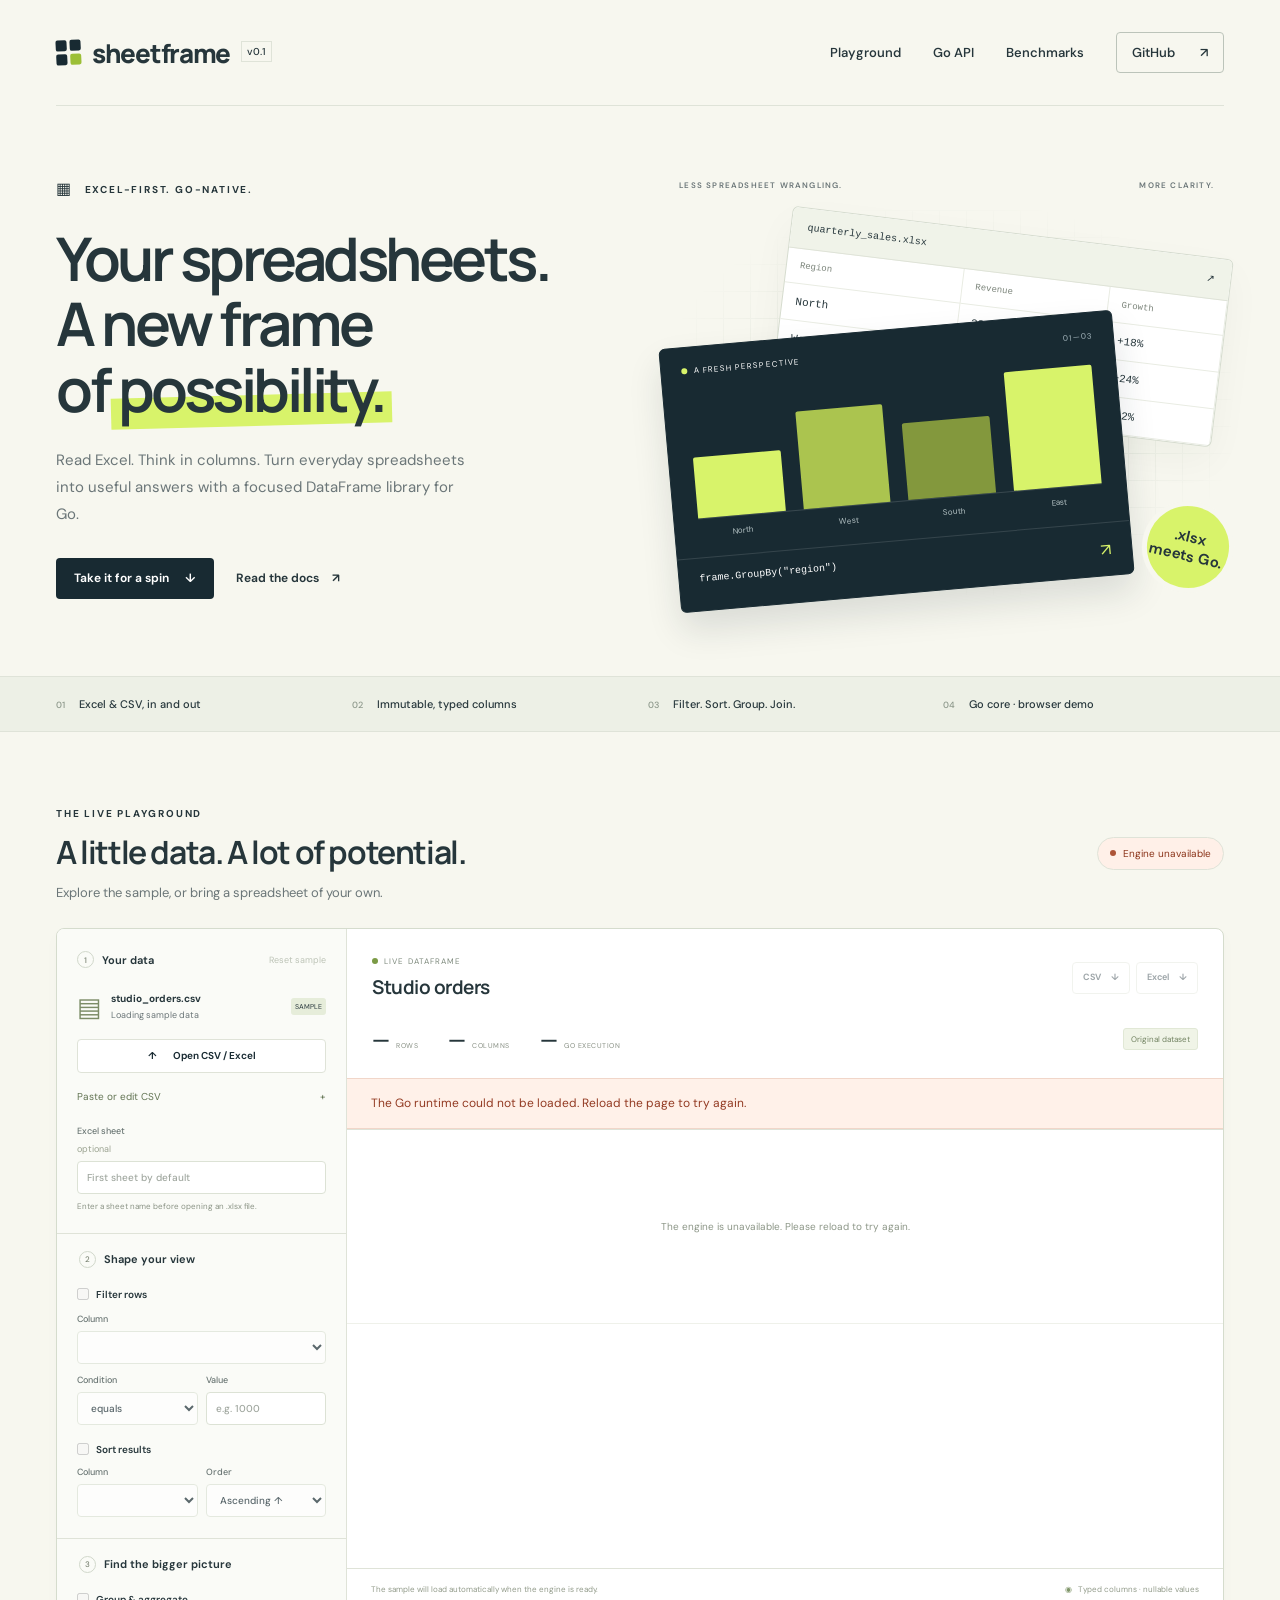
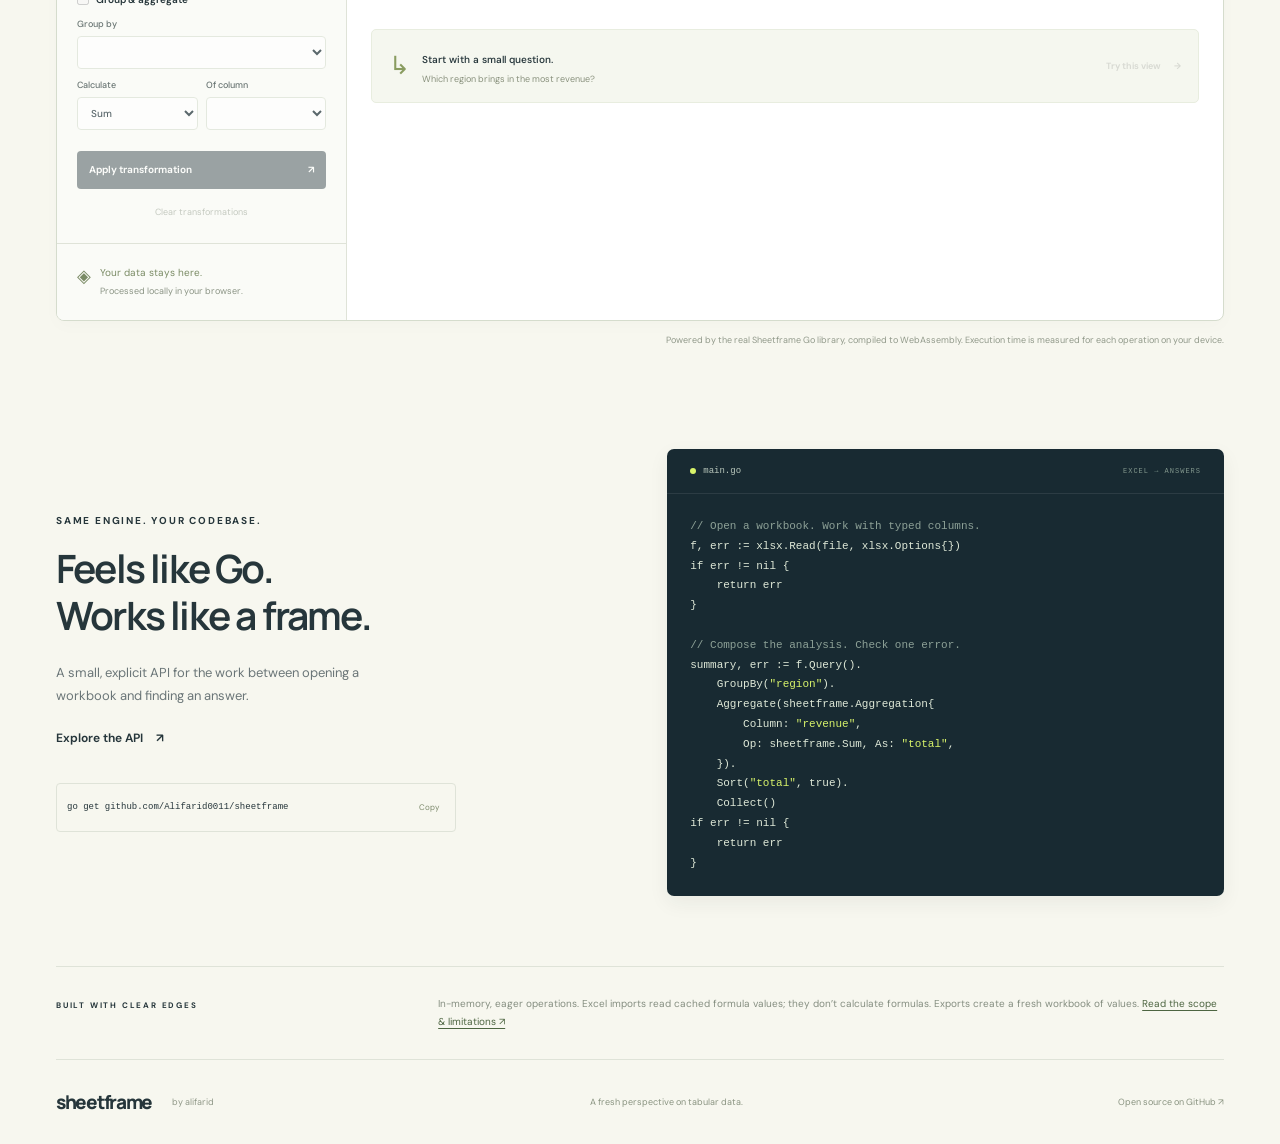
==== commit 2f85aac0: "docs: publish measured performance and comparison methodology" ====
--- a/docs/index.html
+++ b/docs/index.html
@@ -14,7 +14,7 @@
   <a class="skip-link" href="#playground">Skip to playground</a>
   <header class="site-header shell">
     <a class="wordmark" href="./" aria-label="Sheetframe home"><span class="brand-icon" aria-hidden="true"><i></i><i></i><i></i><i></i></span>sheetframe<span class="version">v0.1</span></a>
-    <nav aria-label="Main navigation"><a href="#playground">Playground</a><a href="#code">Go API</a><a class="repo-link" href="https://github.com/Alifarid0011/sheetframe">GitHub <span aria-hidden="true">↗</span></a></nav>
+    <nav aria-label="Main navigation"><a href="#playground">Playground</a><a href="#code">Go API</a><a href="benchmarks.html">Benchmarks</a><a class="repo-link" href="https://github.com/Alifarid0011/sheetframe">GitHub <span aria-hidden="true">↗</span></a></nav>
   </header>
   <main>
     <section class="hero shell" aria-labelledby="hero-title">
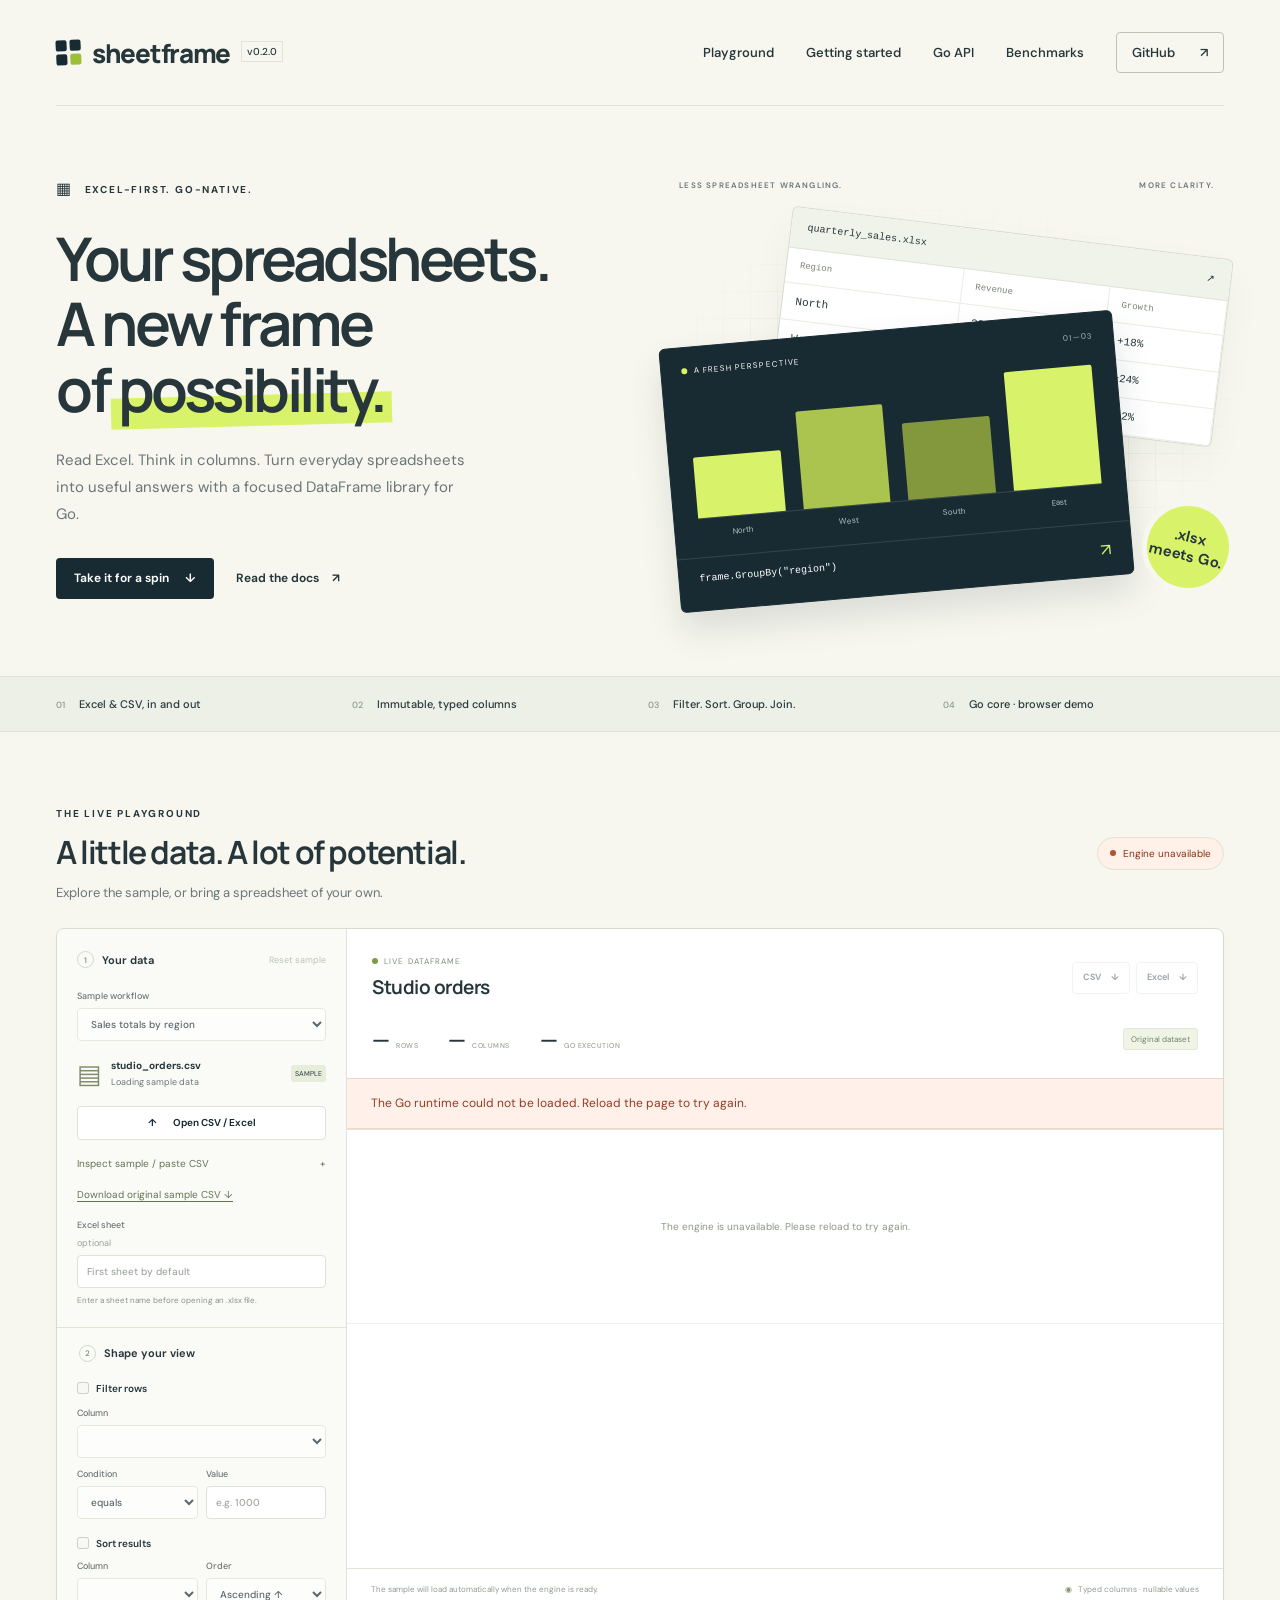
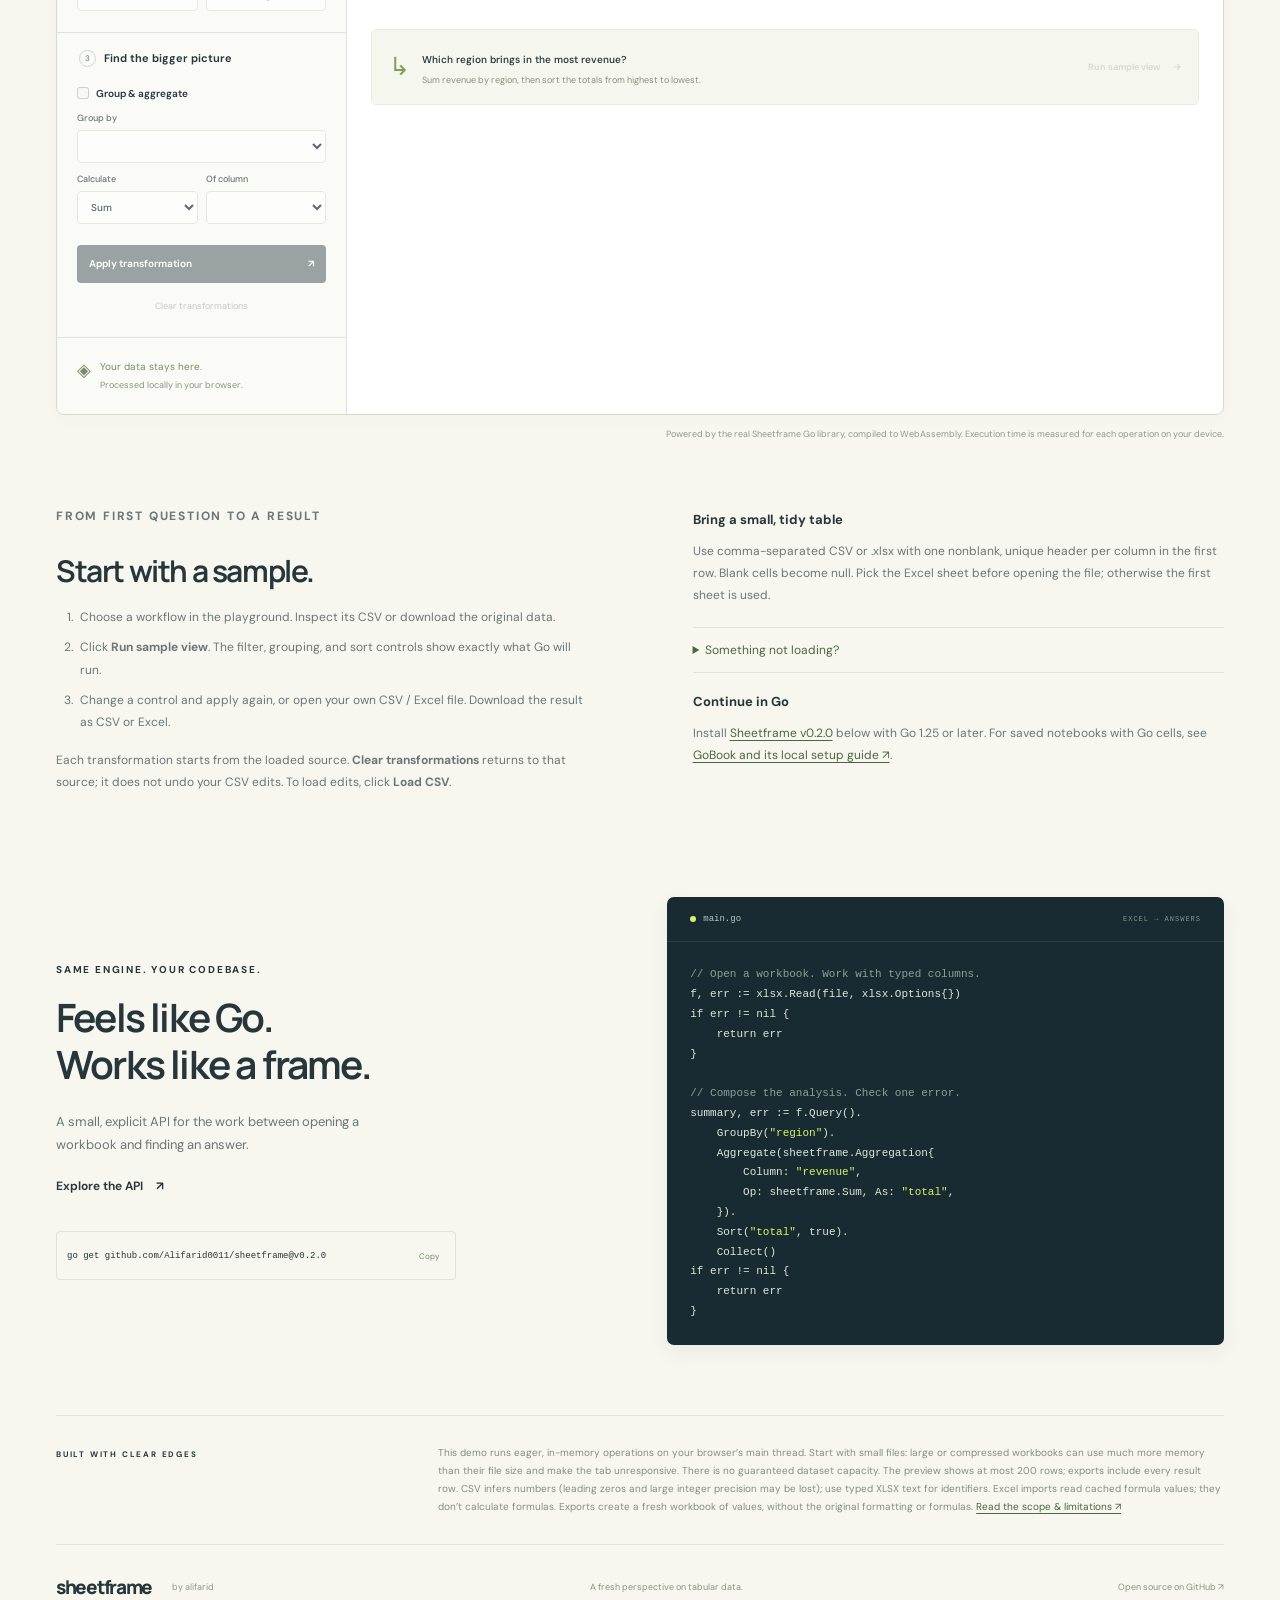
==== commit 69cd0de2: "feat: guide browser users through practical data workflows" ====
--- a/docs/index.html
+++ b/docs/index.html
@@ -8,13 +8,13 @@
   <title>Sheetframe — From spreadsheet to possibility.</title>
   <link rel="stylesheet" href="styles.css">
   <script src="wasm_exec.js" defer></script>
-  <script src="app.js" defer></script>
+  <script src="app.js" type="module"></script>
 </head>
 <body>
   <a class="skip-link" href="#playground">Skip to playground</a>
   <header class="site-header shell">
-    <a class="wordmark" href="./" aria-label="Sheetframe home"><span class="brand-icon" aria-hidden="true"><i></i><i></i><i></i><i></i></span>sheetframe<span class="version">v0.1</span></a>
-    <nav aria-label="Main navigation"><a href="#playground">Playground</a><a href="#code">Go API</a><a href="benchmarks.html">Benchmarks</a><a class="repo-link" href="https://github.com/Alifarid0011/sheetframe">GitHub <span aria-hidden="true">↗</span></a></nav>
+    <a class="wordmark" href="./" aria-label="Sheetframe home"><span class="brand-icon" aria-hidden="true"><i></i><i></i><i></i><i></i></span>sheetframe<span class="version">v0.2.0</span></a>
+    <nav aria-label="Main navigation"><a href="#playground">Playground</a><a href="#getting-started">Getting started</a><a href="#code">Go API</a><a href="benchmarks.html">Benchmarks</a><a class="repo-link" href="https://github.com/Alifarid0011/sheetframe">GitHub <span aria-hidden="true">↗</span></a></nav>
   </header>
   <main>
     <section class="hero shell" aria-labelledby="hero-title">
@@ -26,18 +26,22 @@
       <div class="section-heading"><div><p class="eyebrow">THE LIVE PLAYGROUND</p><h2 id="playground-title">A little data. A lot of potential.</h2><p>Explore the sample, or bring a spreadsheet of your own.</p></div><div id="engine-status" class="engine-status" role="status"><span class="status-dot"></span><span id="engine-label">Starting Go engine…</span></div></div>
       <div class="workspace" aria-busy="true" id="workspace">
         <aside class="controls" aria-label="Dataset and transformation controls">
-          <div class="control-section source-section"><div class="section-label"><span class="step">1</span><h3>Your data</h3><button class="subtle-button" id="sample-button" disabled>Reset sample</button></div><div class="source-name"><span class="file-icon" aria-hidden="true">▤</span><div><strong id="dataset-name">studio_orders.csv</strong><span id="source-shape">Loading sample data</span></div><span class="sample-tag" id="source-tag">SAMPLE</span></div><div class="import-buttons"><label class="button outline file-button" for="file-input"><span aria-hidden="true">↑</span> Open CSV / Excel</label><input id="file-input" type="file" accept=".csv,.xlsx,text/csv,application/vnd.openxmlformats-officedocument.spreadsheetml.sheet" disabled></div><details class="csv-editor"><summary>Paste or edit CSV <span aria-hidden="true">+</span></summary><label for="csv-input">CSV data (first row contains headers)</label><textarea id="csv-input" rows="7" spellcheck="false" placeholder="region,revenue&#10;North,1200&#10;South,900"></textarea><button class="button outline" id="load-csv" disabled>Load CSV</button></details><label class="field" for="sheet-name">Excel sheet <span class="optional">optional</span><input id="sheet-name" placeholder="First sheet by default" autocomplete="off"><small>Enter a sheet name before opening an .xlsx file.</small></label></div>
+          <div class="control-section source-section"><div class="section-label"><span class="step">1</span><h3>Your data</h3><button class="subtle-button" id="sample-button" disabled>Reset sample</button></div><label class="field workflow-field" for="workflow-select">Sample workflow<select id="workflow-select" disabled></select></label><div class="source-name"><span class="file-icon" aria-hidden="true">▤</span><div><strong id="dataset-name">studio_orders.csv</strong><span id="source-shape">Loading sample data</span></div><span class="sample-tag" id="source-tag">SAMPLE</span></div><div class="import-buttons"><label class="button outline file-button" for="file-input"><span aria-hidden="true">↑</span> Open CSV / Excel</label><input id="file-input" type="file" accept=".csv,.xlsx,text/csv,application/vnd.openxmlformats-officedocument.spreadsheetml.sheet" disabled></div><details class="csv-editor"><summary>Inspect sample / paste CSV <span aria-hidden="true">+</span></summary><label for="csv-input">CSV data (first row contains headers)</label><textarea id="csv-input" rows="7" spellcheck="false" placeholder="region,revenue&#10;North,1200&#10;South,900"></textarea><button class="button outline" id="load-csv" disabled>Load CSV</button></details><a class="sample-download" id="sample-download" href="sample.csv" download="studio_orders.csv">Download original sample CSV ↓</a><label class="field" for="sheet-name">Excel sheet <span class="optional">optional</span><input id="sheet-name" placeholder="First sheet by default" autocomplete="off"><small>Enter a sheet name before opening an .xlsx file.</small></label></div>
           <form id="transform-form">
             <fieldset class="control-section"><legend><span class="step">2</span> Shape your view</legend><label class="toggle-label"><input id="filter-enabled" type="checkbox" disabled> Filter rows</label><div class="control-fields" id="filter-fields"><label class="field" for="filter-column">Column<select id="filter-column" disabled></select></label><div class="field-pair"><label class="field" for="filter-op">Condition<select id="filter-op" disabled><option value="eq">equals</option><option value="ne">does not equal</option><option value="gt">greater than</option><option value="ge">at least</option><option value="lt">less than</option><option value="le">at most</option><option value="contains">contains</option><option value="is_null">is empty (null)</option><option value="not_null">is not empty</option></select></label><label class="field" for="filter-value" id="filter-value-label">Value<input id="filter-value" placeholder="e.g. 1000" disabled></label></div></div><label class="toggle-label"><input id="sort-enabled" type="checkbox" disabled> Sort results</label><div class="field-pair control-fields"><label class="field" for="sort-column">Column<select id="sort-column" disabled></select></label><label class="field" for="sort-direction">Order<select id="sort-direction" disabled><option value="asc">Ascending ↑</option><option value="desc">Descending ↓</option></select></label></div></fieldset>
             <fieldset class="control-section"><legend><span class="step">3</span> Find the bigger picture</legend><label class="toggle-label"><input id="group-enabled" type="checkbox" disabled> Group & aggregate</label><div class="control-fields"><label class="field" for="group-column">Group by<select id="group-column" disabled></select></label><div class="field-pair"><label class="field" for="agg-op">Calculate<select id="agg-op" disabled><option value="sum">Sum</option><option value="mean">Mean</option><option value="count">Count (non-null)</option><option value="min">Min</option><option value="max">Max</option></select></label><label class="field" for="agg-column">Of column<select id="agg-column" disabled></select></label></div></div><button type="submit" class="button dark apply-button" id="apply-button" disabled>Apply transformation <span aria-hidden="true">↗</span></button><button type="button" class="clear-button" id="clear-button" disabled>Clear transformations</button></fieldset>
           </form>
           <div class="privacy-note"><span aria-hidden="true">◈</span><p>Your data stays here.<br><span>Processed locally in your browser.</span></p></div>
         </aside>
-        <div class="results"><div class="result-toolbar"><div><div class="live-label"><span class="status-dot"></span> LIVE DATAFRAME</div><h3 id="result-title">Studio orders</h3></div><div class="download-actions"><button id="download-csv" class="button small outline" disabled>CSV <span aria-hidden="true">↓</span></button><button id="download-xlsx" class="button small outline" disabled>Excel <span aria-hidden="true">↓</span></button></div></div><div class="result-stats"><div><strong id="row-count">—</strong><span>ROWS</span></div><div><strong id="column-count">—</strong><span>COLUMNS</span></div><div><strong id="elapsed">—</strong><span>GO EXECUTION</span></div><div class="result-badge" id="result-badge">Original dataset</div></div><div class="error-message" id="error-message" role="alert" hidden></div><div class="table-wrap" tabindex="0" role="region" aria-label="DataFrame results, scroll to see more columns"><table id="data-table"><caption class="sr-only">Current DataFrame preview</caption><thead></thead><tbody><tr><td class="loading-cell">Loading the Go WebAssembly engine…</td></tr></tbody></table></div><div class="table-footer"><span id="preview-note" role="status" aria-live="polite">The sample will load automatically when the engine is ready.</span><span class="typed-note"><span aria-hidden="true">◉</span> Typed columns · nullable values</span></div><div class="try-this"><span class="try-icon" aria-hidden="true">↳</span><div><strong>Start with a small question.</strong><p>Which region brings in the most revenue?</p></div><button id="insight-button" class="text-link" disabled>Try this view <span aria-hidden="true">→</span></button></div></div>
+        <div class="results"><div class="result-toolbar"><div><div class="live-label"><span class="status-dot"></span> LIVE DATAFRAME</div><h3 id="result-title">Studio orders</h3></div><div class="download-actions"><button id="download-csv" class="button small outline" disabled>CSV <span aria-hidden="true">↓</span></button><button id="download-xlsx" class="button small outline" disabled>Excel <span aria-hidden="true">↓</span></button></div></div><div class="result-stats"><div><strong id="row-count">—</strong><span>ROWS</span></div><div><strong id="column-count">—</strong><span>COLUMNS</span></div><div><strong id="elapsed">—</strong><span>GO EXECUTION</span></div><div class="result-badge" id="result-badge">Original dataset</div></div><div class="error-message" id="error-message" role="alert" hidden></div><div class="table-wrap" tabindex="0" role="region" aria-label="DataFrame results, scroll to see more columns"><table id="data-table"><caption class="sr-only">Current DataFrame preview</caption><thead></thead><tbody><tr><td class="loading-cell">Loading the Go WebAssembly engine…</td></tr></tbody></table></div><div class="table-footer"><span id="preview-note" role="status" aria-live="polite">The sample will load automatically when the engine is ready.</span><span class="typed-note"><span aria-hidden="true">◉</span> Typed columns · nullable values</span></div><div class="try-this"><span class="try-icon" aria-hidden="true">↳</span><div><strong id="workflow-question">Which region brings in the most revenue?</strong><p id="workflow-steps">Sum revenue by region, then sort the totals from highest to lowest.</p></div><button id="insight-button" class="text-link" disabled>Run sample view <span aria-hidden="true">→</span></button></div></div>
       </div>
       <p class="engine-footnote">Powered by the real Sheetframe Go library, compiled to WebAssembly. Execution time is measured for each operation on your device.</p>
     </section>
-    <section class="code-section shell" id="code" aria-labelledby="code-title"><div class="code-intro"><p class="eyebrow">SAME ENGINE. YOUR CODEBASE.</p><h2 id="code-title">Feels like Go.<br>Works like a frame.</h2><p>A small, explicit API for the work between opening a workbook and finding an answer.</p><a class="text-link" href="https://github.com/Alifarid0011/sheetframe#readme">Explore the API <span aria-hidden="true">↗</span></a><div class="install"><code>go get github.com/Alifarid0011/sheetframe</code><button id="copy-install" aria-label="Copy installation command">Copy</button></div></div><div class="code-card"><div class="code-card-header"><span><span class="status-dot"></span> main.go</span><span>EXCEL → ANSWERS</span></div><pre><code><span class="code-comment">// Open a workbook. Work with typed columns.</span>
+    <section class="onboarding shell" id="getting-started" aria-labelledby="getting-started-title">
+      <div><p class="eyebrow">FROM FIRST QUESTION TO A RESULT</p><h2 id="getting-started-title">Start with a sample.</h2><ol><li>Choose a workflow in the playground. Inspect its CSV or download the original data.</li><li>Click <strong>Run sample view</strong>. The filter, grouping, and sort controls show exactly what Go will run.</li><li>Change a control and apply again, or open your own CSV / Excel file. Download the result as CSV or Excel.</li></ol><p>Each transformation starts from the loaded source. <strong>Clear transformations</strong> returns to that source; it does not undo your CSV edits. To load edits, click <strong>Load CSV</strong>.</p></div>
+      <div class="onboarding-notes"><h3>Bring a small, tidy table</h3><p>Use comma-separated CSV or .xlsx with one nonblank, unique header per column in the first row. Blank cells become null. Pick the Excel sheet before opening the file; otherwise the first sheet is used.</p><details><summary>Something not loading?</summary><p>Wait for “Go + WebAssembly · ready” before importing. If the engine is unavailable, reload and check that your browser allows WebAssembly. For a local checkout, build with <code>bash scripts/build-demo.sh</code> and serve <code>docs/</code> over HTTP; opening the HTML directly will not load the engine.</p><p>For an import error, check the headers, matching CSV field counts, and Excel sheet name. A failed import leaves the last successful dataset available. Start with a smaller file if the tab becomes slow.</p></details><h3>Continue in Go</h3><p>Install <a href="https://github.com/Alifarid0011/sheetframe/releases/tag/v0.2.0">Sheetframe v0.2.0</a> below with Go 1.25 or later. For saved notebooks with Go cells, see <a href="https://alifarid0011.github.io/gobook/">GoBook and its local setup guide ↗</a>.</p></div>
+    </section>
+    <section class="code-section shell" id="code" aria-labelledby="code-title"><div class="code-intro"><p class="eyebrow">SAME ENGINE. YOUR CODEBASE.</p><h2 id="code-title">Feels like Go.<br>Works like a frame.</h2><p>A small, explicit API for the work between opening a workbook and finding an answer.</p><a class="text-link" href="https://github.com/Alifarid0011/sheetframe#readme">Explore the API <span aria-hidden="true">↗</span></a><div class="install"><code id="install-command">go get github.com/Alifarid0011/sheetframe@v0.2.0</code><button id="copy-install" aria-label="Copy installation command">Copy</button></div></div><div class="code-card"><div class="code-card-header"><span><span class="status-dot"></span> main.go</span><span>EXCEL → ANSWERS</span></div><pre><code><span class="code-comment">// Open a workbook. Work with typed columns.</span>
 f, err := xlsx.Read(file, xlsx.Options{})
 if err != nil {
     return err
@@ -55,7 +59,7 @@
 if err != nil {
     return err
 }</code></pre></div></section>
-    <section class="limitations shell"><span class="eyebrow">BUILT WITH CLEAR EDGES</span><p>In-memory, eager operations. Excel imports read cached formula values; they don’t calculate formulas. Exports create a fresh workbook of values. <a href="https://github.com/Alifarid0011/sheetframe#readme">Read the scope & limitations ↗</a></p></section>
+    <section class="limitations shell"><span class="eyebrow">BUILT WITH CLEAR EDGES</span><p>This demo runs eager, in-memory operations on your browser’s main thread. Start with small files: large or compressed workbooks can use much more memory than their file size and make the tab unresponsive. There is no guaranteed dataset capacity. The preview shows at most 200 rows; exports include every result row. CSV infers numbers (leading zeros and large integer precision may be lost); use typed XLSX text for identifiers. Excel imports read cached formula values; they don’t calculate formulas. Exports create a fresh workbook of values, without the original formatting or formulas. <a href="https://github.com/Alifarid0011/sheetframe#readme">Read the scope & limitations ↗</a></p></section>
   </main>
   <footer class="site-footer shell"><a class="wordmark" href="./">sheetframe<span class="footer-by">by alifarid</span></a><p>A fresh perspective on tabular data.</p><a href="https://github.com/Alifarid0011/sheetframe">Open source on GitHub ↗</a></footer>
 </body>
--- a/docs/styles.css
+++ b/docs/styles.css
@@ -1,2 +1,5 @@
 @import url('https://fonts.googleapis.com/css2?family=DM+Sans:wght@400;450;500;550;600;650;700&family=Manrope:wght@400;500;600;650;700;750;800&display=swap');
 :root{--paper:#f7f7ef;--navy:#182a32;--ink:#26363b;--muted:#6b7678;--line:#dfe3d8;--lime:#d8f36a;--white:#fff;--soft:#f0f2e9;--radius:6px;font-family:'DM Sans',sans-serif;color:var(--ink);background:var(--paper);font-synthesis:none;scroll-behavior:smooth}*{box-sizing:border-box}[hidden]{display:none!important}body{margin:0}button,input,select,textarea{font:inherit}a{color:inherit;text-decoration:none}button,a,input,select,summary,textarea{outline-offset:4px}button:focus-visible,a:focus-visible,input:focus-visible,select:focus-visible,summary:focus-visible,textarea:focus-visible{outline:2px solid #516d20}button{cursor:pointer}button:disabled{cursor:not-allowed;opacity:.42}button,input,select{min-height:37px}button{transition:background .16s,transform .16s}.shell{width:min(1360px,calc(100% - 112px));margin-inline:auto}.site-header{height:106px;display:flex;align-items:center;justify-content:space-between;border-bottom:1px solid var(--line)}.wordmark{display:inline-flex;align-items:center;gap:11px;font-family:'Manrope',sans-serif;font-size:26px;font-weight:800;letter-spacing:-1.3px}.brand-icon{height:25px;width:25px;display:grid;grid-template-columns:repeat(2,1fr);gap:3px;transform:rotate(-3deg)}.brand-icon i{background:var(--navy);border-radius:2px}.brand-icon i:last-child{background:#9cbf36}.version{font:500 10px 'DM Sans',sans-serif;letter-spacing:0;border:1px solid var(--line);padding:3px 5px;align-self:flex-start;margin-top:6px}.site-header nav{display:flex;align-items:center;gap:32px;font-size:13px;font-weight:550}.repo-link{display:flex;gap:25px;border:1px solid #bcc4ba;padding:11px 15px;border-radius:4px}.hero{display:grid;grid-template-columns:1fr 1fr;gap:5%;padding-block:70px 77px;align-items:center}.eyebrow{font-size:10px;font-weight:700;letter-spacing:1.8px;line-height:1.6;margin:0 0 24px}.tiny-grid{font-size:16px;vertical-align:-1px;margin-right:8px}.hero h1{font-family:'Manrope',sans-serif;font-size:clamp(43px,4.7vw,68px);letter-spacing:-3.5px;line-height:1.09;font-weight:650;margin:0 0 25px}.hero h1 em{font-style:normal;display:inline;position:relative;z-index:0}.hero h1 em:after{content:'';position:absolute;inset:58% -7px 4%;background:var(--lime);z-index:-1;transform:rotate(-1.5deg)}.hero-description{max-width:410px;color:var(--muted);font-size:15px;line-height:1.8;margin:0 0 30px}.button{display:inline-flex;align-items:center;justify-content:center;gap:16px;padding:11px 17px;font-size:12px;font-weight:650;line-height:1.4;border:1px solid transparent;border-radius:4px}.dark{background:var(--navy);color:white}.dark:hover:not(:disabled){background:#2d444f}.outline{border-color:var(--line);background:white;color:var(--navy)}.outline:hover:not(:disabled){background:var(--soft)}.text-link{font-size:12px;font-weight:650;display:inline-flex;gap:13px;align-items:center;background:none;border:0;padding:10px 0}.hero .text-link{margin-left:22px}.hero-art{height:415px;position:relative;isolation:isolate}.grid-paper{position:absolute;inset:30px -7px 0 0;background-image:linear-gradient(#dfe4d9 1px,transparent 1px),linear-gradient(90deg,#dfe4d9 1px,transparent 1px);background-size:27px 27px;mask-image:radial-gradient(ellipse at center,black 20%,transparent 75%);z-index:-2}.art-caption{font-size:8px;font-weight:600;letter-spacing:1.2px;display:flex;justify-content:space-between;color:var(--muted);padding-inline:10px}.sheet-card{position:absolute;border:1px solid #d6dccf;border-radius:6px;box-shadow:0 16px 38px #1c30200a;overflow:hidden}.sheet-card.back{width:80%;top:52px;right:0;background:white;transform:rotate(7deg)}.sheet-label{font-family:monospace;font-size:10px;padding:14px 16px;background:#f0f3e9;border-bottom:1px solid var(--line);display:flex;justify-content:space-between}.mini-table{display:grid;grid-template-columns:1.2fr 1fr .8fr;font-family:monospace;font-size:11px}.mini-table>*{padding:12px 13px;border-bottom:1px solid #e9ece3;border-right:1px solid #e9ece3}.mini-table>b{font-size:9px;color:#7b847a;font-weight:400}.sheet-card.front{width:82%;top:149px;left:0;background:var(--navy);color:#fff;transform:rotate(-5deg);border-color:var(--navy);box-shadow:0 18px 34px #17273020}.frame-label{font-size:8px;letter-spacing:1.1px;display:flex;align-items:center;gap:6px;padding:18px 20px}.frame-label>span:last-child{margin-left:auto;color:#a4b5bc;font-size:8px}.status-dot{display:inline-block;width:6px;height:6px;border-radius:50%;background:#7b9a45;flex-shrink:0}.frame-label .status-dot{background:var(--lime)}.art-chart{display:flex;align-items:end;gap:18px;height:120px;margin:6px 24px 38px;border-bottom:1px solid #ffffff24}.art-chart>div{position:relative;background:var(--lime);height:var(--height);flex:1;border-radius:2px 2px 0 0}.art-chart>div:nth-child(2){background:#abc44f}.art-chart>div:nth-child(3){background:#83983d}.art-chart>div>span{position:absolute;top:calc(100% + 10px);left:0;width:100%;text-align:center;font-size:8px;color:#b5c3c5}.art-footer{padding:15px 20px;border-top:1px solid #ffffff20;display:flex;justify-content:space-between;font-size:10px}.art-footer>span{color:var(--lime);font-size:17px}.art-sticker{position:absolute;right:-10px;bottom:2px;background:var(--lime);width:92px;height:92px;display:grid;align-content:center;text-align:center;border-radius:50%;font-size:15px;font-weight:650;line-height:1.25;transform:rotate(13deg);border:5px solid var(--paper)}.feature-band{border-block:1px solid var(--line);background:#edf0e6}.feature-list{display:grid;grid-template-columns:repeat(4,1fr);gap:15px;padding-block:20px;font-size:11px;font-weight:500}.feature-list b{color:#8c978a;margin-right:11px;font-size:9px;font-weight:500}.playground{padding-block:74px 0;scroll-margin-top:28px}.section-heading{display:flex;align-items:center;justify-content:space-between;gap:20px;margin-bottom:27px}.section-heading .eyebrow{margin-bottom:10px}h2{font-family:'Manrope',sans-serif;font-weight:650;letter-spacing:-1.4px;font-size:32px;line-height:1.3;margin:0}.section-heading p:not(.eyebrow){font-size:13px;color:var(--muted);margin:10px 0 0}.engine-status{display:flex;align-items:center;gap:7px;white-space:nowrap;padding:9px 12px;border:1px solid var(--line);border-radius:30px;font-size:10px;background:#f1f4e8}.engine-status.loading .status-dot{animation:pulse 1.5s infinite}.engine-status.failed{background:#fff0e8;color:#8b3419}.engine-status.failed .status-dot{background:#ad5437}.workspace{display:grid;grid-template-columns:290px minmax(0,1fr);border:1px solid #d5dccd;border-radius:8px;overflow:hidden;background:var(--white);box-shadow:0 5px 18px #17273005}.controls{background:#fafbf7;border-right:1px solid var(--line)}.control-section{padding:21px 20px;border:0;border-bottom:1px solid var(--line);margin:0;min-width:0}fieldset.control-section{padding-top:17px}fieldset legend{float:left;width:100%;margin-bottom:20px;font-size:11px;font-weight:650;display:flex;align-items:center;gap:8px}fieldset legend+*{clear:both}.section-label{display:flex;align-items:center;gap:8px;margin-bottom:20px}h3{margin:0}.section-label h3{font-size:11px;font-weight:650}.step{display:inline-flex;align-items:center;justify-content:center;width:17px;height:17px;border:1px solid #d1d8cb;border-radius:50%;font-size:8px;font-weight:500;color:#7b8474}.subtle-button{margin-left:auto;border:0;background:transparent;padding:0;color:#68775e;font-size:9px;min-height:20px}.source-name{display:flex;align-items:center;gap:9px;margin-bottom:15px}.file-icon{font-size:26px;color:#7c8c67}.source-name strong{font-size:10px;display:block;max-width:155px;overflow:hidden;text-overflow:ellipsis;white-space:nowrap}.source-name div>span{font-size:9px;color:var(--muted);display:block;margin-top:4px}.sample-tag{font-size:7px;background:#e6edda;padding:4px;border-radius:3px;margin-left:auto}.import-buttons{display:flex}.file-button{width:100%;font-size:10px;cursor:pointer;padding:9px;min-height:34px}.import-buttons input{position:absolute;width:1px;height:1px;overflow:hidden;clip-path:inset(50%)}.import-buttons:focus-within .file-button{outline:2px solid #516d20;outline-offset:3px}.csv-editor{margin:13px 0 18px;font-size:10px}.csv-editor summary{display:flex;justify-content:space-between;cursor:pointer;color:#627453;list-style:none;padding:4px 0}.csv-editor summary::-webkit-details-marker{display:none}.csv-editor label{display:block;line-height:1.5;margin-top:10px;font-size:9px}.csv-editor textarea{width:100%;resize:vertical;min-height:110px;border:1px solid var(--line);border-radius:4px;padding:8px;font-family:monospace;font-size:10px;margin:6px 0}.csv-editor button{width:100%;font-size:10px}.field{display:flex;flex-direction:column;gap:6px;font-size:9px;font-weight:500;color:#697573;min-width:0}.field input,.field select{width:100%;min-width:0;background:white;border:1px solid #dce2d5;border-radius:4px;color:var(--navy);font-size:10px;padding:8px 9px;min-height:33px}.field input::placeholder{color:#a1a8a0}.field small{font-size:8px;font-weight:400;line-height:1.5;color:#8a9385}.optional{display:inline;font-weight:400;color:#9ba391}.toggle-label{display:flex;align-items:center;gap:7px;font-size:10px;font-weight:600;clear:both}.toggle-label input{accent-color:var(--navy);width:12px;height:12px;min-height:0;margin:0}.control-fields{margin-top:12px;margin-bottom:18px}.control-fields:last-child{margin-bottom:0}.field-pair{display:grid;grid-template-columns:1fr 1fr;gap:8px;margin-top:10px}.apply-button{width:100%;font-size:10px;padding:11px;justify-content:space-between;margin-top:3px}.clear-button{display:block;margin:8px auto -5px;border:0;background:transparent;font-size:9px;color:#7a8574;padding:6px;min-height:30px}.privacy-note{display:flex;gap:9px;padding:20px;color:#7a8b65}.privacy-note>span{font-size:18px}.privacy-note p{font-size:10px;margin:0;line-height:1.8}.privacy-note p span{font-size:9px;color:#8b9485}.result-toolbar{padding:27px 25px 23px;display:flex;align-items:center;justify-content:space-between;gap:10px}.live-label{display:flex;align-items:center;gap:6px;font-size:8px;letter-spacing:1.1px;color:#7e8a7d;margin-bottom:8px}.result-toolbar h3{font-family:'Manrope',sans-serif;font-size:19px;font-weight:650;letter-spacing:-.5px}.download-actions{display:flex;gap:6px}.small{font-size:9px;gap:10px;padding:8px 10px;min-height:32px}.result-stats{display:flex;padding:0 25px 23px;gap:30px;align-items:center}.result-stats>div:not(.result-badge){display:flex;align-items:baseline;gap:7px}.result-stats strong{font-family:'Manrope',sans-serif;font-size:23px;font-weight:600;letter-spacing:-.8px}.result-stats span{font-size:7px;color:#889084;letter-spacing:.5px}.result-badge{margin-left:auto;background:#f0f4e7;border:1px solid #e1e8d6;color:#728362;font-size:8px;padding:5px 7px;border-radius:3px;white-space:nowrap}.table-wrap{width:100%;overflow:auto;max-height:584px;border-top:1px solid var(--line);border-bottom:1px solid var(--line);scrollbar-width:thin;min-height:440px}table{width:100%;border-collapse:separate;border-spacing:0;white-space:nowrap;text-align:left;font-size:10px;font-variant-numeric:tabular-nums}th{position:sticky;top:0;background:#f4f6ef;padding:13px 16px;border-bottom:1px solid var(--line);font-size:9px;font-weight:600;color:#4b5d4c;z-index:1}th:first-child,td:first-child{padding-left:24px}th .column-type{display:block;font-size:7px;color:#99a18d;font-weight:400;margin-top:4px}td{padding:12px 16px;border-bottom:1px solid #eff1ea;color:#59655f;max-width:300px;overflow:hidden;text-overflow:ellipsis}tbody tr:nth-child(even){background:#fcfcfa}tbody tr:hover{background:#f3f7e9}.row-number{font-size:8px;color:#b4bcad;width:45px;text-align:right;padding-right:9px}.null-value{font-size:8px;color:#a6afa0;font-style:italic}.number-cell{text-align:right}.loading-cell{text-align:center;padding:90px 20px!important;color:#8c9687}.table-footer{display:flex;justify-content:space-between;gap:12px;font-size:8px;color:#929b8a;padding:14px 24px;line-height:1.6}.typed-note{white-space:nowrap}.typed-note>span{margin-right:4px;color:#80966a}.try-this{margin:19px 24px;padding:17px;background:#f5f7ef;border:1px solid #e8eddf;border-radius:5px;display:flex;align-items:center;gap:12px}.try-icon{font-size:25px;color:#899c60}.try-this strong{font-size:10px;font-weight:550}.try-this p{font-size:9px;color:#89917d;margin:5px 0 0}.try-this button{font-size:9px;margin-left:auto;white-space:nowrap}.engine-footnote{font-size:9px;line-height:1.7;color:#91998a;text-align:right;margin-top:12px}.error-message{color:#933b23;font-size:12px;line-height:1.6;background:#fff1e9;border-block:1px solid #f1d6c9;padding:15px 24px;overflow-wrap:anywhere}.error-message[hidden]{display:none}.code-section{padding-block:92px 70px;display:grid;grid-template-columns:1fr 1.1fr;gap:9%;align-items:center}.code-intro .eyebrow{margin-bottom:16px}.code-intro h2{font-size:39px;line-height:1.2;letter-spacing:-1.8px}.code-intro>p:not(.eyebrow){font-size:13px;line-height:1.8;color:var(--muted);max-width:340px;margin:22px 0 12px}.install{display:flex;align-items:center;border:1px solid var(--line);border-radius:4px;max-width:400px;margin-top:27px;padding:5px 10px;gap:8px}.install code{font-size:9px;overflow:auto;white-space:nowrap}.install button{margin-left:auto;font-size:8px;border:0;background:transparent;color:#7d8a6c}.code-card{background:var(--navy);color:#dfe9d8;border-radius:7px;box-shadow:0 7px 20px #182a3210;overflow:hidden}.code-card-header{padding:17px 23px;border-bottom:1px solid #ffffff16;display:flex;justify-content:space-between;font-family:monospace;font-size:9px;color:#b9c7bc}.code-card-header>span{display:flex;align-items:center;gap:7px}.code-card-header>span:last-child{font-size:7px;letter-spacing:1px;color:#81968c}.code-card-header .status-dot{background:var(--lime)}.code-card pre{font-size:11px;line-height:1.8;padding:23px;margin:0;overflow:auto;tab-size:4}.code-comment{color:#8da197}.code-string{color:var(--lime)}.limitations{border-top:1px solid var(--line);padding-block:28px;display:grid;grid-template-columns:1fr 2.2fr;gap:25px}.limitations .eyebrow{margin:4px 0 0;font-size:8px}.limitations p{font-size:10px;line-height:1.8;color:#858e80;margin:0}.limitations a{color:#4d6541;text-decoration:underline;text-underline-offset:3px}.site-footer{border-top:1px solid var(--line);padding-block:27px;display:flex;align-items:center;justify-content:space-between;gap:15px}.site-footer .wordmark{font-size:19px}.footer-by{font-family:'DM Sans',sans-serif;font-size:9px;font-weight:400;letter-spacing:0;color:#909888;margin-left:9px}.site-footer p,.site-footer>a:last-child{font-size:9px;color:#899380}.skip-link{position:absolute;left:15px;top:-80px;background:var(--navy);color:white;padding:12px;z-index:10}.skip-link:focus{top:15px}.sr-only{position:absolute;width:1px;height:1px;padding:0;margin:-1px;overflow:hidden;clip:rect(0,0,0,0);white-space:nowrap;border:0}@keyframes pulse{50%{opacity:.25}}@media(min-width:1500px){.hero{padding-block:90px}.hero-art{height:450px}.sheet-card.front{top:170px}}@media(max-width:1100px){.shell{width:calc(100% - 64px)}.workspace{grid-template-columns:255px minmax(0,1fr)}.control-section{padding-inline:16px}.result-stats{gap:18px}.result-stats>div:not(.result-badge){display:block}.result-stats span{display:block;margin-top:4px}.result-stats .result-badge{font-size:7px}.hero h1{font-size:54px}.hero-art{height:385px}.sheet-card.front{top:145px}.sheet-card.back{width:89%}.art-sticker{width:75px;height:75px;font-size:12px}.table-footer .typed-note{display:none}.code-section{gap:6%}.code-card pre{font-size:10px}.install code{font-size:8px}}@media(max-width:800px){.shell{width:calc(100% - 40px)}.site-header{height:82px}.wordmark{font-size:23px}.site-header nav{gap:18px;font-size:11px}.hero{padding-block:45px;gap:20px}.hero h1{font-size:43px;letter-spacing:-2.5px}.hero-description{font-size:12px}.hero .text-link{margin-left:10px;font-size:10px}.hero .button{font-size:10px}.hero-art{height:330px}.sheet-card.back{top:40px}.sheet-card.front{top:125px;width:95%}.mini-table{font-size:9px}.mini-table>*{padding:10px 9px}.frame-label{padding:15px;font-size:6px}.art-chart{height:85px;margin-inline:20px;gap:13px}.art-caption{font-size:6px}.art-footer{font-size:8px}.art-sticker{bottom:0;right:-5px}.feature-list{grid-template-columns:1fr 1fr;gap:15px;font-size:10px}.playground{padding-top:45px}.section-heading{align-items:flex-start}h2{font-size:26px}.section-heading p:not(.eyebrow){font-size:11px}.engine-status{font-size:8px;margin-top:28px}.workspace{grid-template-columns:225px minmax(0,1fr)}.source-name strong{max-width:120px}.source-tag{display:none}.result-toolbar{padding-inline:17px}.result-toolbar h3{font-size:16px}.result-stats{padding-inline:17px;gap:20px;flex-wrap:wrap}.result-badge{display:none}.try-this{margin:14px}.try-this{flex-wrap:wrap}.try-this button{margin-left:36px;padding:0;min-height:20px}.code-section{padding-block:55px;gap:5%}.code-intro h2{font-size:30px}.code-intro>p:not(.eyebrow){font-size:11px}.install{padding:4px 7px}.install code{font-size:7px}.code-card pre{padding:16px;font-size:8px}.code-card-header{padding:14px 16px;font-size:8px}.code-card-header>span:last-child{display:none}.limitations{grid-template-columns:1fr 2fr}.site-footer p{display:none}}@media(max-width:600px){.shell{width:calc(100% - 32px)}.site-header{height:74px}.site-header nav>a:not(.repo-link){display:none}.repo-link{padding:8px 10px;gap:18px;font-size:10px}.wordmark{font-size:23px}.hero{grid-template-columns:1fr;padding-top:36px;padding-bottom:35px;gap:20px}.hero h1{font-size:clamp(44px,12vw,62px);line-height:1.08;letter-spacing:-3px}.hero-description{max-width:330px;font-size:13px;line-height:1.75}.hero .eyebrow{margin-bottom:22px;font-size:8px}.hero .button{font-size:11px}.hero .text-link{font-size:11px;margin-left:20px}.hero-art{height:330px;width:min(380px,100%);margin-inline:auto}.sheet-card.front{top:120px;width:85%}.sheet-card.back{width:82%;top:38px}.art-chart{height:100px}.mini-table{font-size:10px}.frame-label{font-size:7px}.art-sticker{right:0;bottom:0}.art-caption{font-size:6px}.feature-list{font-size:9px;gap:14px 7px}.feature-list b{font-size:8px;margin-right:6px}.section-heading{display:block;margin-bottom:22px}h2{font-size:27px;max-width:330px}.section-heading .eyebrow{font-size:8px}.engine-status{display:inline-flex;font-size:8px;margin-top:17px;padding:7px 10px}.workspace{grid-template-columns:1fr}.controls{border-right:0;border-bottom:1px solid var(--line)}.source-section{padding:19px}.section-label{margin-bottom:15px}.section-label h3,fieldset legend{font-size:12px}.source-name strong{max-width:220px;font-size:11px}.source-tag{display:block}.source-name div>span{font-size:10px}.source-section .field{margin-top:10px}.source-name{margin-bottom:14px}.csv-editor{margin-bottom:12px}.csv-editor summary{font-size:11px}.import-buttons .file-button{font-size:11px}.field{font-size:10px}.field input,.field select{font-size:12px;min-height:39px}.field small{font-size:9px}.toggle-label{font-size:12px}.toggle-label input{width:14px;height:14px}.control-section{padding:20px}.control-fields{margin-bottom:20px}.control-section legend{margin-bottom:19px}.privacy-note{padding:14px 20px}.privacy-note p{font-size:10px;display:flex;align-items:center;gap:5px}.privacy-note p br{display:none}.privacy-note>span{font-size:15px}.apply-button{font-size:11px;padding:12px}.clear-button{font-size:10px}.result-toolbar{padding:22px 18px}.result-toolbar h3{font-size:20px}.small{font-size:10px;padding:8px 10px}.result-stats{padding:0 18px 22px;gap:30px}.result-stats strong{font-size:24px}.result-stats span{font-size:7px}.table-wrap{min-height:280px;max-height:450px}table{font-size:11px}th{font-size:10px;padding:13px}td{padding:12px 13px}.table-footer{padding:13px 18px;font-size:9px}.try-this{margin:17px;padding:15px;flex-wrap:nowrap;gap:10px}.try-this strong{font-size:9px}.try-this p{font-size:8px}.try-this button{margin-left:auto;font-size:8px}.try-icon{font-size:20px}.engine-footnote{text-align:left;font-size:8px}.code-section{grid-template-columns:1fr;gap:27px;padding-block:50px}.code-intro h2{font-size:35px}.code-intro>p:not(.eyebrow){font-size:12px}.code-intro .eyebrow{font-size:8px}.install{max-width:none;margin-top:15px;padding:5px 10px}.install code{font-size:9px}.code-card pre{font-size:11px;padding:23px}.code-card-header{padding:17px 23px}.code-card-header>span:last-child{display:inline;font-size:7px}.limitations{grid-template-columns:1fr;gap:10px;padding-block:23px}.limitations p{font-size:10px}.site-footer{padding-block:23px}.site-footer .wordmark{font-size:18px}.footer-by{font-size:8px;margin-left:0}.site-footer>a:last-child{font-size:8px}.error-message{padding:14px 18px}}@media(prefers-reduced-motion:reduce){*{scroll-behavior:auto!important;animation:none!important;transition:none!important}}
+
+/* Onboarding uses the existing typography, fields, and muted green palette. */
+.workflow-field{margin-bottom:16px}.sample-download{display:block;color:#627453;font-size:10px;margin:-4px 0 18px;text-decoration:underline;text-underline-offset:3px}.onboarding{padding-top:54px;display:grid;grid-template-columns:1fr 1fr;gap:9%}.onboarding h2{font-size:30px}.onboarding h3{font-size:13px;margin:0 0 10px}.onboarding p,.onboarding li{font-size:12px;line-height:1.85;color:var(--muted)}.onboarding ol{padding-left:20px}.onboarding li{padding-left:4px;margin-bottom:8px}.onboarding a{color:#4d6541;text-decoration:underline;text-underline-offset:3px}.onboarding details{margin:20px 0;padding-block:14px;border-block:1px solid var(--line)}.onboarding summary{font-size:12px;color:#4d6541;cursor:pointer}.onboarding code{font-size:10px}.onboarding-notes{padding-top:6px}.try-this p{line-height:1.6}.onboarding:target{scroll-margin-top:25px}@media(max-width:600px){.onboarding{grid-template-columns:1fr;gap:20px;padding-top:36px}.sample-download{font-size:11px}.workflow-field select{min-height:39px}.try-this{flex-wrap:wrap}.try-this>div{flex:1;min-width:180px}.try-this button{margin-left:30px}}
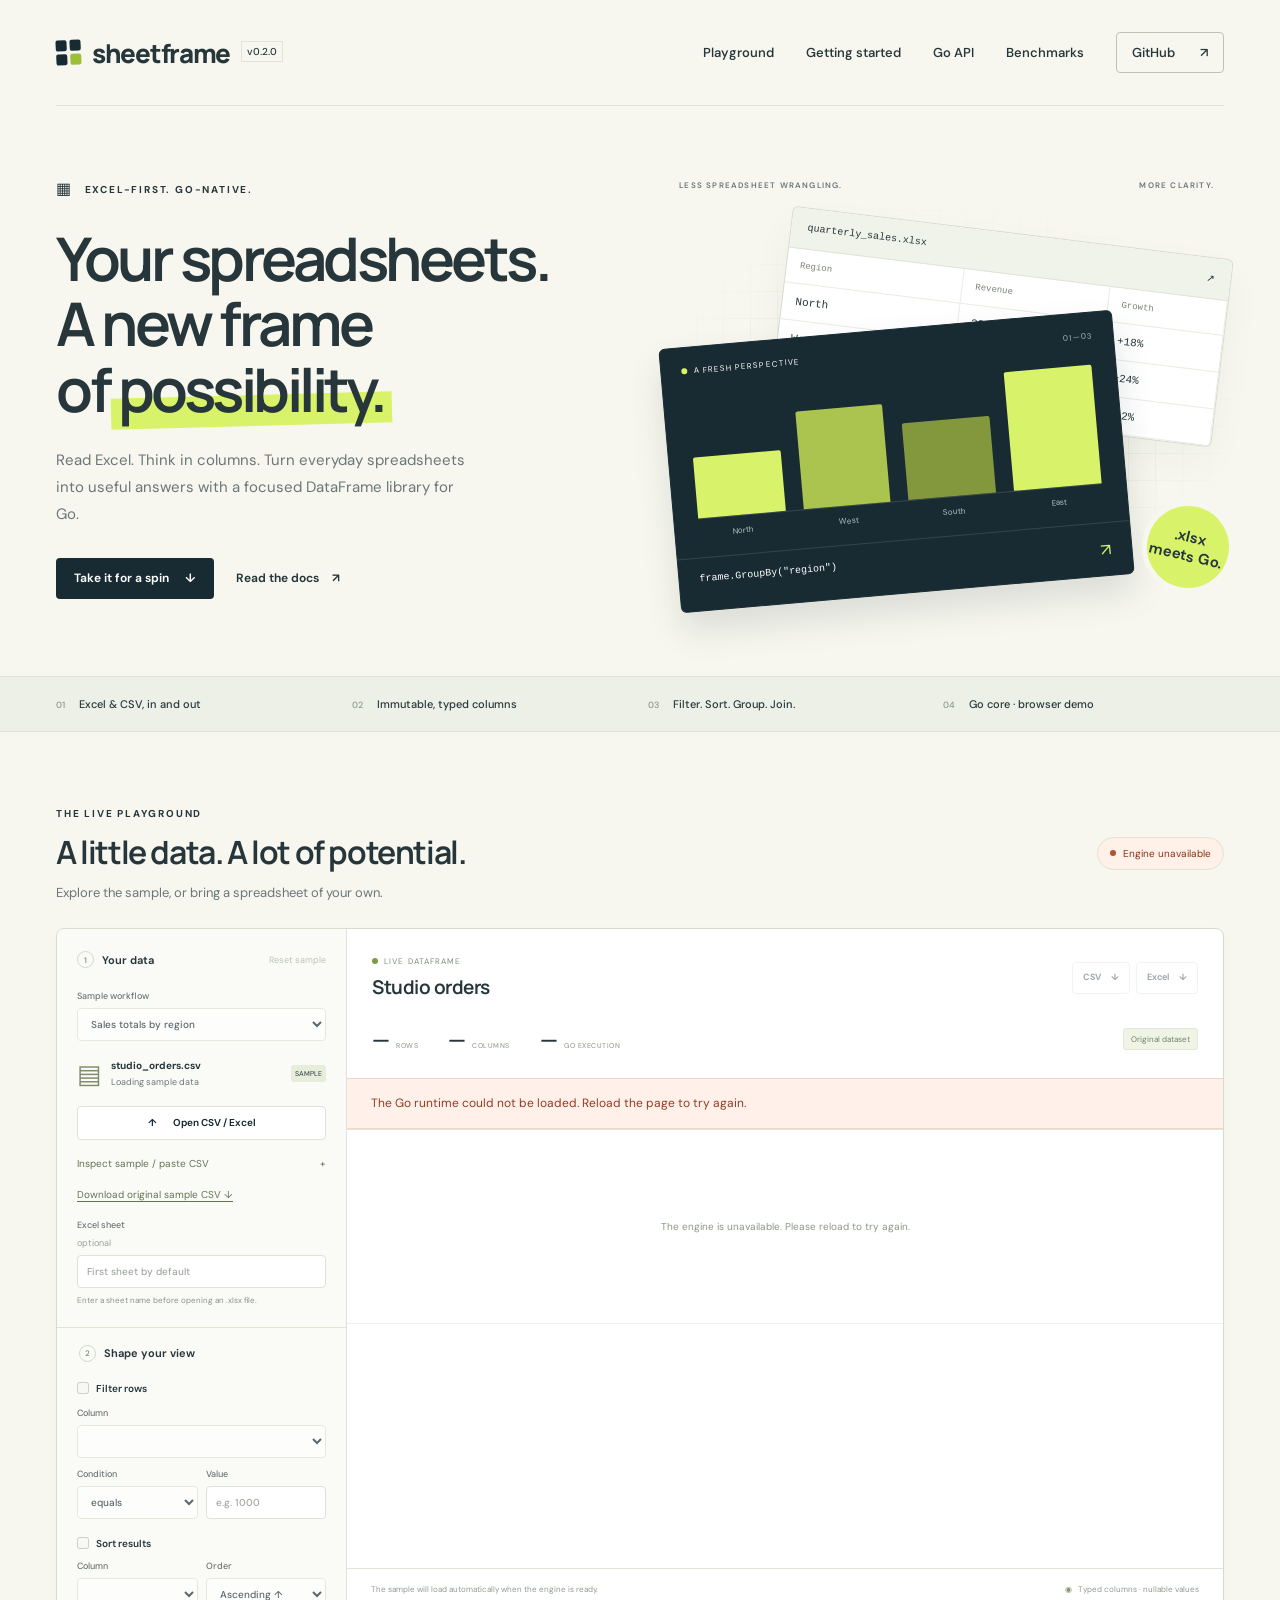
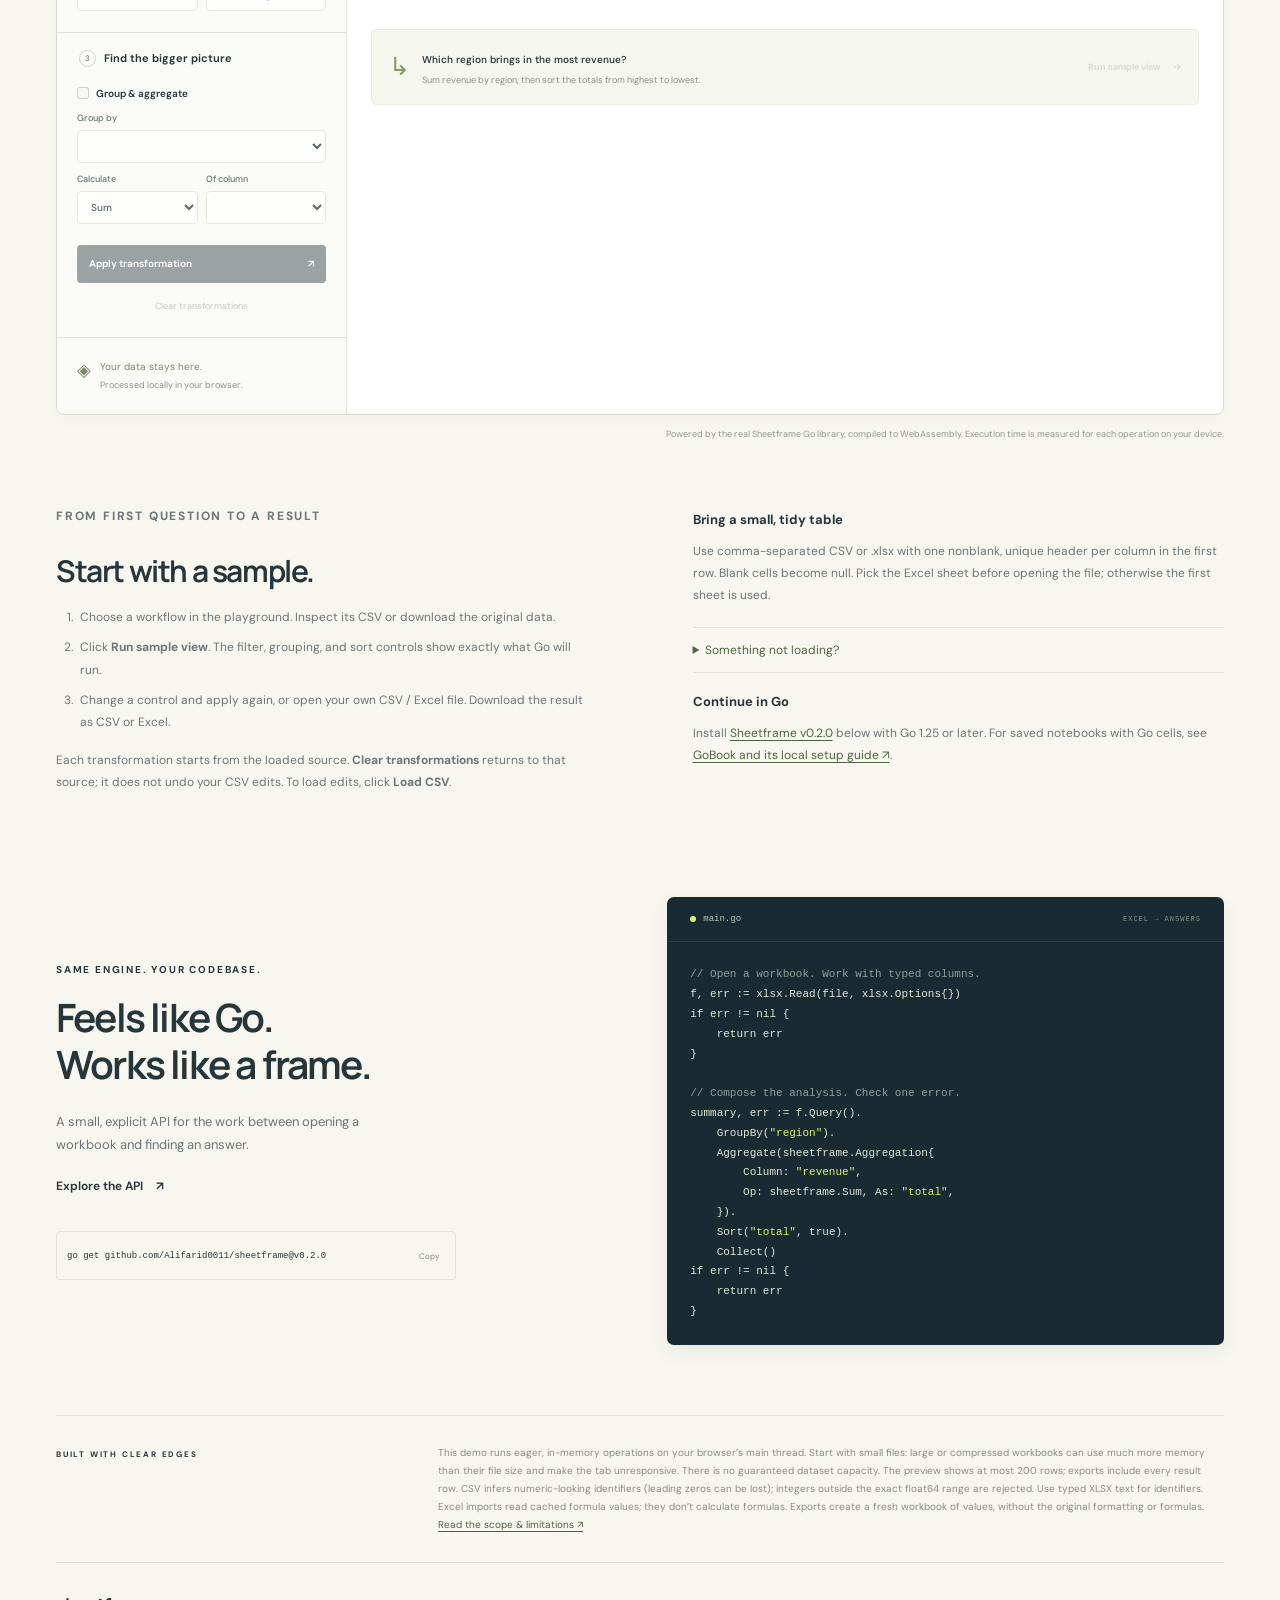
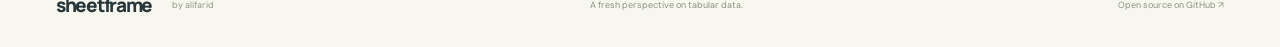
==== commit 6f6428c8: "docs: clarify numeric identifier import limits" ====
--- a/docs/index.html
+++ b/docs/index.html
@@ -59,7 +59,7 @@
 if err != nil {
     return err
 }</code></pre></div></section>
-    <section class="limitations shell"><span class="eyebrow">BUILT WITH CLEAR EDGES</span><p>This demo runs eager, in-memory operations on your browser’s main thread. Start with small files: large or compressed workbooks can use much more memory than their file size and make the tab unresponsive. There is no guaranteed dataset capacity. The preview shows at most 200 rows; exports include every result row. CSV infers numbers (leading zeros and large integer precision may be lost); use typed XLSX text for identifiers. Excel imports read cached formula values; they don’t calculate formulas. Exports create a fresh workbook of values, without the original formatting or formulas. <a href="https://github.com/Alifarid0011/sheetframe#readme">Read the scope & limitations ↗</a></p></section>
+    <section class="limitations shell"><span class="eyebrow">BUILT WITH CLEAR EDGES</span><p>This demo runs eager, in-memory operations on your browser’s main thread. Start with small files: large or compressed workbooks can use much more memory than their file size and make the tab unresponsive. There is no guaranteed dataset capacity. The preview shows at most 200 rows; exports include every result row. CSV infers numeric-looking identifiers (leading zeros can be lost); integers outside the exact float64 range are rejected. Use typed XLSX text for identifiers. Excel imports read cached formula values; they don’t calculate formulas. Exports create a fresh workbook of values, without the original formatting or formulas. <a href="https://github.com/Alifarid0011/sheetframe#readme">Read the scope & limitations ↗</a></p></section>
   </main>
   <footer class="site-footer shell"><a class="wordmark" href="./">sheetframe<span class="footer-by">by alifarid</span></a><p>A fresh perspective on tabular data.</p><a href="https://github.com/Alifarid0011/sheetframe">Open source on GitHub ↗</a></footer>
 </body>
